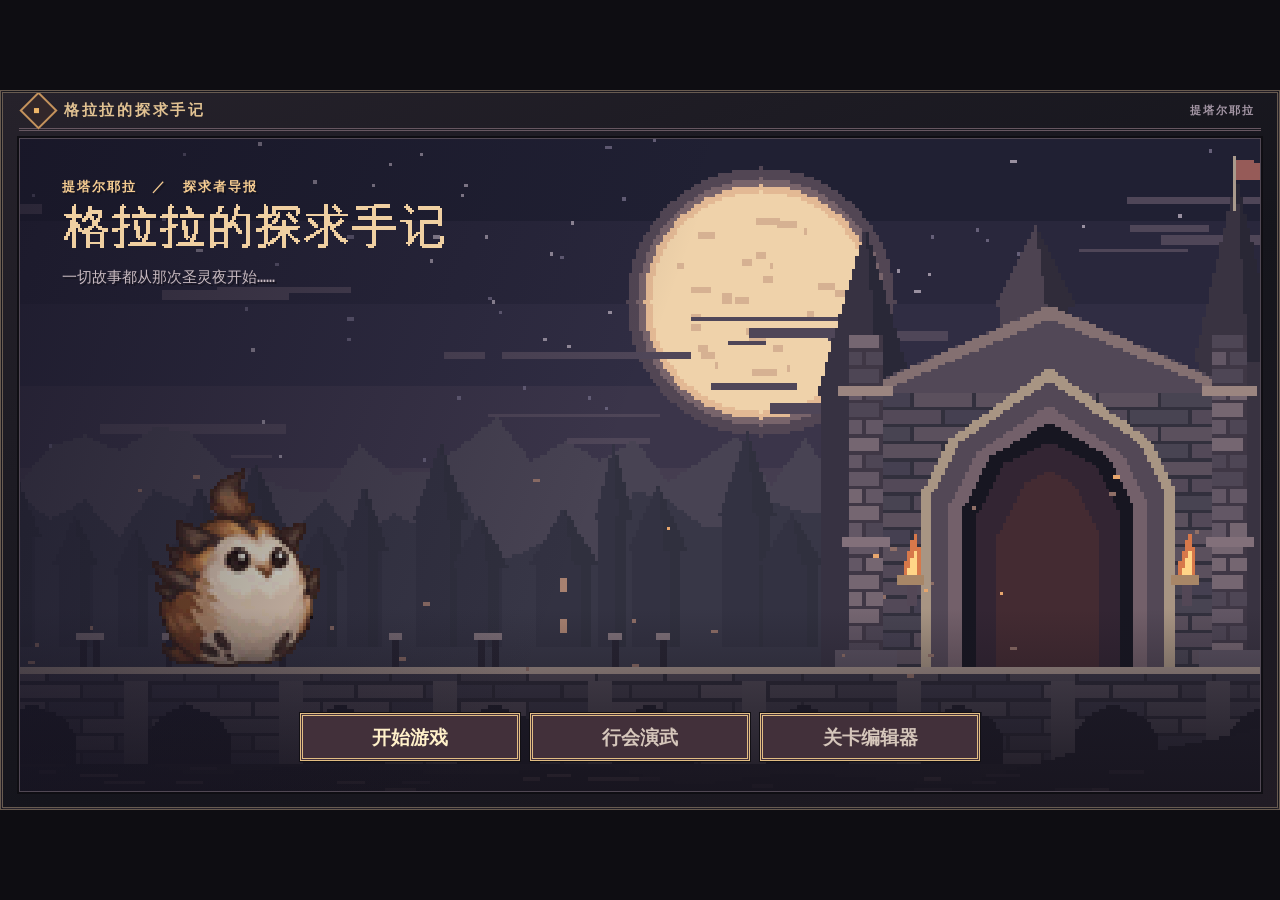
==== index.html @ 63feef03 "Publish current Glala browser demo" ====
<!doctype html>
<html lang="zh-CN"><head><meta charset="utf-8"><meta name="viewport" content="width=device-width, initial-scale=1">
<title>格拉拉的探求手记</title>
<link rel="stylesheet" href="frontend/styles/battle.css?v=field1"><link rel="stylesheet" href="frontend/styles/tools.css?v=field1"><link rel="stylesheet" href="frontend/styles/menus.css?v=field1"><link rel="stylesheet" href="frontend/styles/camp.css?v=field1"><link rel="stylesheet" href="frontend/styles/world.css?v=field1"><link rel="stylesheet" href="frontend/styles/arsenal.css?v=field1"><link rel="stylesheet" href="frontend/styles/game-frame.css?v=field1"><link rel="stylesheet" href="frontend/styles/atlas-map.css?v=field1"><link rel="stylesheet" href="frontend/styles/expedition-report.css?v=field1"><link rel="stylesheet" href="frontend/styles/shared-stash.css?v=field1"><link rel="stylesheet" href="frontend/styles/presentation.css"></head>
<body><main id="game-stage"><header><div class="brand"><b class="mark">◆</b><span>格拉拉的探求手记</span></div><span id="hud-rift-clock" class="rift-clock" role="timer" hidden></span><span class="en">提塔尔耶拉</span></header>
<section id="lobby" aria-label="远征大厅"></section>
<section id="battle" hidden>
<div class="title"><div><small>神代遗迹</small><h1 id="stage-name"></h1></div><div class="top-actions"><button id="pause">暂停</button><button id="reset"><kbd>R</kbd> 重试</button><button id="sound">音效：关</button><button id="leave">撤离结算</button></div></div>
<div class="battle-objective" id="adventure-status" hidden></div><div class="battle-objective" id="guardian-state" hidden></div>
<div id="trial-coach" hidden><strong id="trial-task"></strong><span id="trial-instructions"></span><label id="trial-foe-label">对练目标　<select id="trial-foe" aria-label="对练目标"></select></label><label id="trial-selector" hidden>试用主位　<select id="trial-titan" aria-label="试用主位虚数体"></select></label><div class="top-actions"><button data-trial-boot="trialBoot1"></button><button data-trial-boot="trialBoot2"></button></div></div>
<div id="machine-drop" class="battle-objective" role="status" hidden></div><section class="room"><div class="hud"><span id="hp" hidden></span><span id="perf"></span><div class="count">击杀 <b id="kills"></b></div></div><div class="arena"><canvas id="scene" width="576" height="196" tabindex="0" aria-label="横版遗迹探索：方向键移动，空格跳跃"></canvas><div id="pause-layer" hidden><strong>战斗已暂停</strong><button id="resume">继续战斗</button></div></div>
<div class="bar"><span class="live"></span><span id="report" aria-live="polite"></span></div><div class="loot-line"><span id="loot-ticker"></span><button id="finish" hidden>查看战利品</button></div></section>
<div class="controls"><span><kbd>A</kbd><kbd>D</kbd> / 方向键移动</span><span><kbd>空格</kbd> 跳跃<span id="wind-control" hidden>；再次按下可空中跳，按住命中可借力</span></span><span id="trial-shortcuts"><kbd>1</kbd><kbd>2</kbd> 试用风／地主位并重开</span></div>
<div class="touch"><button data-key="left">◀</button><button data-key="right">▶</button><button data-key="jump">跳跃</button></div></section>
<aside id="game-dock" aria-label="状态与功能菜单" hidden></aside>
<dialog id="game-panel" aria-label="功能菜单"><span id="panel-rift-clock" class="rift-clock" role="timer" hidden></span><button id="close-panel" aria-label="关闭菜单">×</button><div id="panel-body"></div></dialog></main>
<!-- local-service -->
<script src="frontend/ui/salvage-review.js?v=field1"></script>
<script src="frontend/ui/forge-review.js?v=field1"></script>
<script src="frontend/ui/campaign-defeat.js?v=field1"></script>
<script src="content/catalog.js?v=field1"></script><script src="shared/catalog.js?v=field1"></script><script src="shared/loot.js?v=field1"></script><script src="shared/forge.js?v=field1"></script><script src="shared/adventure.js?v=field1"></script>
<script src="shared/growth.js?v=field1"></script><script src="shared/expedition-review.js?v=field1"></script><script src="shared/world.js?v=field1"></script><script src="frontend/art/reliquary.js?v=field1"></script><script src="frontend/art/summons.js?v=field1"></script><script src="frontend/art/glala.js?v=field1"></script><script src="frontend/art/world.js?v=field1"></script><script src="frontend/art/menus.js?v=field1"></script><script src="frontend/art/battle.js?v=field1"></script>
<script src="frontend/state/catalog-store.js?v=field1"></script><script src="frontend/state/profile.js?v=field1"></script>
<script src="frontend/battle/feedback.js?v=field1"></script><script src="frontend/battle/loadout.js?v=field1"></script><script src="frontend/battle/ordnance.js"></script><script src="frontend/battle/element-frame.js"></script><script src="frontend/battle/atlas-weapons.js"></script><script src="frontend/battle/guardian.js"></script><script src="frontend/art/pixel-fx.js"></script><script src="frontend/art/elements/parts.js"></script><script src="frontend/art/element-guardians.js"></script><script src="frontend/art/atlas-weapons.js"></script><script src="frontend/art/atlas.js"></script><script src="frontend/art/krosos.js"></script><script src="shared/level-map.js"></script><script src="frontend/art/field-enemies/crowns.js"></script><script src="shared/field-combat.js"></script><script src="frontend/art/field-enemies.js"></script><script src="frontend/art/level-paint.js"></script><script src="frontend/art/gorge.js"></script><script src="frontend/art/guardian.js"></script><script src="frontend/art/combat-effects.js"></script><script src="frontend/battle/renderer.js?v=field1"></script><script src="frontend/battle/titan-combat.js?v=field1"></script><script src="frontend/battle/room.js?v=field1"></script>
<script src="frontend/ui/game-frame.js?v=field1"></script><script src="frontend/ui/panel-navigation.js?v=field1"></script><script src="frontend/ui/common.js?v=field1"></script><script src="frontend/ui/editor.js?v=field1"></script><script src="frontend/ui/shared-stash.js?v=field1"></script><script src="frontend/ui/inventory.js?v=field1"></script><script src="frontend/ui/expedition-report.js?v=field1"></script><script src="frontend/ui/rift-clock.js?v=field1"></script><script src="frontend/ui/journey.js?v=field1"></script><script src="frontend/ui/world.js?v=field1"></script><script src="frontend/app.js?v=field1"></script>
</body></html>
---- frontend/styles/battle.css ----
*{box-sizing:border-box}body{margin:0;background:#101617;color:#e2decb;font:15px/1.5 system-ui,"Microsoft YaHei",sans-serif}main{max-width:1220px;margin:auto;padding:0 5vw 34px}header{height:66px;border-bottom:1px solid #33403e;display:flex;align-items:center;justify-content:space-between}.brand{display:flex;align-items:center;gap:12px;font-weight:700;letter-spacing:.18em}.mark{display:grid;place-items:center;color:#efb668;width:27px;height:27px;border:2px solid #ba884c;transform:rotate(45deg);font-size:12px}.en,small{font: bold 11px/1.4 monospace;letter-spacing:.19em;color:#a7b5a6}.title{display:flex;align-items:center;justify-content:space-between;padding:28px 0 17px}h1,h2,h3,p{margin:0}.title small{color:#cca269}h1{font: bold 37px/1.45 Georgia,"Songti SC","SimSun",serif;letter-spacing:.09em}button{font:inherit;color:inherit;cursor:pointer}button:focus-visible,canvas:focus-visible{outline:2px solid #efbb71;outline-offset:2px}#reset,.touch button{border:1px solid #44524e;background:#1c2525;padding:7px 12px;font-size:13px}.room{border:1px solid #51615c;background:#172121}.hud,.bar{display:flex;align-items:center;padding:9px 16px;font-size:12px;letter-spacing:.06em}.hud{justify-content:space-between;border-bottom:1px solid #3c4a46;background:#1c2626}.life span{color:#f1a268;margin-left:10px}.count b{font-family:monospace;margin-left:7px;color:#efc991}.bar{border-top:1px solid #424d44;gap:10px;min-height:37px}.live{width:6px;height:6px;background:#e4ad68;box-shadow:0 0 8px #8c643d}#scene{display:block;width:100%;height:auto;image-rendering:pixelated;touch-action:manipulation}.controls,.touch{display:flex;gap:20px;align-items:center;margin-top:10px;font-size:12px;color:#afbab0}.controls span{display:flex;align-items:center;gap:4px}kbd{font:12px monospace;border:1px solid #4c5954;border-bottom-width:2px;background:#253030;color:#d1d4bc;padding:1px 5px}.touch{display:none}.gear{margin-top:24px}h2{font-size:18px;letter-spacing:.1em;margin-bottom:12px}.cards{display:grid;grid-template-columns:1fr 1fr;gap:12px}.card{text-align:left;display:flex;position:relative;align-items:center;gap:14px;background:#1b2424;border:1px solid #364441;padding:15px}.card[aria-pressed=true]{border-color:#b79050;background:#282b24}.card .icon{width:56px;height:56px;image-rendering:pixelated;background:#121c1b;border:1px solid #45504a}.card small{font-size:10px;letter-spacing:.09em}.card h3{font-size:18px}.card p{color:#b9beb3;font-size:13px;margin-top:3px}.equip{position:absolute;right:10px;top:10px;font-size:11px;color:#ebc58a}@media(pointer:coarse){.touch{display:flex;touch-action:none}.touch button{min-width:58px;touch-action:none}.touch button:last-child{margin-left:auto}}@media(max-width:700px){main{padding:0 12px 20px}header{height:49px}.title{padding:14px 0 10px}h1{font-size:29px}.cards{grid-template-columns:1fr}.controls{gap:8px;flex-wrap:wrap}.gear{margin-top:17px}.card{padding:10px}.hud,.bar{padding:6px 8px}.mark{width:20px;height:20px}}
/* Iron frames, recessed panels, and square brass fittings share the sprite palette. */
body{background-color:#15131a;background-image:repeating-linear-gradient(0deg,transparent 0 3px,#00000012 3px 4px);color:#e5d8c3;font-family:Consolas,"SimSun",monospace}
header{border-bottom:3px double #675761}.mark{background:#32272a;border-color:#c3925c}.en{color:#a496a5}.room,.card,#reset,.touch button{border:2px solid;border-color:#635967 #24212a #24212a #635967;box-shadow:0 0 0 2px #0c0b0f,inset 0 0 0 1px #38303b}.room{position:relative;background:#211d26}.room:before,.room:after{content:"";position:absolute;top:-2px;width:5px;height:5px;background:#d3b381}.room:before{left:-2px}.room:after{right:-2px}.hud,#reset,.touch button{background:#28222c}.hud,.bar{border-color:#524654}.bar{color:#d6b890}.life span{color:#ee846d}.count b{color:#dfbf84}.card{background:#231f27}.card[aria-pressed=true]{background:#30282b;border-color:#bf975f #775a3f #775a3f #bf975f}.card .icon{background:#19161c;box-shadow:inset 2px 2px #100e13;border-color:#655860}.card small,.controls{color:#ada0ad}.card p{color:#c6b9bf}kbd{background:#302933;border-color:#645663;color:#dacab4}.live{background:#edbd72}.gear{border-top:3px double #4b424c;padding-top:14px}.pixel-label{display:block;image-rendering:pixelated;max-width:100%;object-fit:contain;object-position:left}.cards button:hover,#reset:hover{border-color:#d4b386}.brand{color:#e1c292}
---- frontend/styles/tools.css ----
[hidden]{display:none!important}#lobby{padding:24px 0 32px}#lobby button,#battle button{background:#302831;color:#e6d7c3;border:2px solid;border-color:#6a5b68 #1a161e #1a161e #6a5b68;padding:8px 13px;font:inherit;cursor:pointer}button:disabled{opacity:.45;cursor:default!important}#lobby button.selected,#lobby button.primary{border-color:#bc9657;background:#45362b}#lobby .tabs,#lobby .actions,.top-actions{display:flex;gap:8px;align-items:center;flex-wrap:wrap;margin:12px 0}#lobby>.message{white-space:pre-line;color:#efbd87}#lobby input,#lobby select{width:100%;background:#17151c;color:#ece0d0;border:1px solid #6d606e;padding:8px}#lobby .editor-grid{display:grid;grid-template-columns:minmax(170px,1fr) 2fr;gap:15px;margin-top:14px}.record-list{overflow:auto;max-height:55vh;display:grid;align-content:start;gap:3px}.record-list button{text-align:left}.fields,.items{display:grid;grid-template-columns:repeat(auto-fit,minmax(175px,1fr));align-content:start;gap:12px}.fields label,.item{display:grid;gap:6px;background:#27212b;padding:10px;color:#cbbfb6}.fields input,.fields select{align-self:start}.item{border:1px solid #524554}.item p{font-size:13px}.hud #perf{color:#b8aca1}.loot-line{display:flex;align-items:center;justify-content:space-between;padding:5px 14px;min-height:30px}.loot-line button{font-size:12px!important;padding:2px 7px!important}.bar{min-height:36px}.touch{margin-bottom:12px}.title h1,#lobby h1{font-family:SimSun,Georgia,serif}.fields label{font-size:13px}@media(max-width:650px){.editor-grid{grid-template-columns:1fr!important}.record-list{max-height:145px}.hud{flex-wrap:wrap}.top-actions{gap:5px}#lobby button{padding:6px 9px}}

.pixel-heading{display:block;max-width:100%;height:auto;image-rendering:pixelated}
.gear-compare{border-block:1px solid #534654;padding:7px 0;font-size:12px;font-variant-numeric:tabular-nums}.gear-compare div{display:flex;justify-content:space-between;gap:5px}.gear-compare .changed{color:#efc584}.vault-role{display:flex;align-items:center;margin:12px 0}.vault-role select{max-width:170px}#trial-coach{border-left:3px solid #b99560;background:#29252a;padding:9px 13px;margin-bottom:9px;font-size:13px}#trial-coach .top-actions{margin:6px 0 0}.loot-line #loot-ticker{font-weight:bold}
.arena{position:relative}#pause-layer{position:absolute;inset:0;background:#17141ee6;display:grid;align-content:center;justify-items:center;gap:10px}#pause-layer strong{font-size:20px;color:#e7c68b}#trial-task{display:block;color:#ebc58c;margin-bottom:4px}.touch button{min-height:44px;min-width:64px}.touch button:active{background:#5a4634}
@media(max-width:700px){#battle .title{display:block}#battle .title .top-actions{margin:5px 0;gap:6px}#battle .title button{padding:6px 9px}.touch{display:flex}.controls{display:none}.loot-line{flex-wrap:wrap;gap:6px}#trial-coach .top-actions{margin-bottom:0}}
@media(pointer:coarse){.controls{display:none}}
.fitting{padding:8px 12px;margin:12px 0;background:#28232b;border:1px solid #685640;max-width:540px}.fitting .vault-role{margin:3px 0 7px}.fitting .gear-compare{border-bottom:0}
.references{display:flex;flex-wrap:wrap;gap:5px;margin-top:12px}.references small{width:100%}#lobby .actions select{width:auto;max-width:100%}
---- frontend/styles/menus.css ----
/* Front-of-house screens reuse the iron, parchment and copper of the battle HUD. */
#lobby {
  --vault-panel:#211e27;
  --vault-line:#514854;
  --vault-gold:#d1ab7a;
  margin:24px 0 34px;
  padding:clamp(14px,2.5vw,28px);
  border:1px solid var(--vault-line);
  box-shadow:inset 0 0 0 3px #19161e,0 0 0 2px #0f0e13;
  background:#1c1921;
  color:#e3d8cb;
}
#lobby[hidden] {display:none}
#lobby .screen-head {margin-bottom:18px;}
#lobby .screen-head small {
  color:#bd9874;
  font:600 11px/1.5 Consolas,monospace;
  letter-spacing:.16em;
}
#lobby h1 {
  font:700 clamp(28px,3.7vw,50px)/1.28 "SimSun","Songti SC",serif;
  color:#f2d6a6;
  letter-spacing:.09em;
  text-shadow:2px 2px #352933;
  margin:3px 0 7px;
}
#lobby .screen-head p,.choice p {color:#c7b9bf;line-height:1.65}
#lobby .title-art {
  display:block;
  width:100%;
  height:auto;
  image-rendering:pixelated;
  background:#292534;
  border:1px solid #77656a;
  box-shadow:0 0 0 2px #121016;
}
#lobby .actions,#lobby .top-actions {
  display:flex;
  align-items:center;
  flex-wrap:wrap;
  gap:10px;
}
#lobby .actions {margin-top:20px}
#lobby .actions button,#lobby .top-actions button {
  font:600 15px/1.3 Consolas,"SimSun",monospace;
  min-height:38px;
  padding:8px 18px;
  background:#2f2934;
  color:#d5c6bb;
  border:2px solid;
  border-color:#665966 #2a242d #2a242d #665966;
  box-shadow:0 0 0 1px #110f14;
}
#lobby .actions button.primary,#lobby .top-actions button.primary {
  background:#594333;
  color:#fff0c9;
  border-color:#d0aa75 #7b6047 #7b6047 #d0aa75;
}
#lobby .actions button:hover,#lobby .top-actions button:hover {
  background:#443944;
  color:#ffdfae;
}
#lobby .actions button.primary:hover,#lobby .top-actions button.primary:hover {background:#624b37}
#lobby button:focus-visible {
  outline:2px solid #f3c888;
  outline-offset:3px;
}
#lobby .choices {
  display:grid;
  grid-template-columns:repeat(auto-fit,minmax(min(100%,210px),1fr));
  gap:14px;
}
#lobby .choice {
  display:flex;
  flex-direction:column;
  align-items:stretch;
  padding:13px;
  text-align:left;
  color:#e4d5c6;
  background:var(--vault-panel);
  border:2px solid;
  border-color:#635764 #322b34 #322b34 #635764;
  box-shadow:inset 0 0 0 1px #2a232e,0 0 0 1px #100e13;
}
#lobby .choice:hover,#lobby .choice[aria-pressed=true],#lobby .choice.selected {
  border-color:#be9b6f #776048 #776048 #be9b6f;
  background:#322931;
}
#lobby .choice canvas {
  display:block;
  margin:0 0 12px;
  width:100%;
  height:auto;
  max-height:180px;
  object-fit:contain;
  background:#22212e;
  image-rendering:pixelated;
  border:1px solid #4d424f;
}
#lobby .choice h3 {color:#ebc897;font:700 20px/1.45 "SimSun",serif}
#lobby .choice p {margin-top:6px;font-size:14px}
@media(max-width:620px){
  #lobby {margin-top:14px;padding:12px}
  #lobby .choices {grid-template-columns:repeat(auto-fit,minmax(min(100%,145px),1fr));gap:10px}
  #lobby .choice {padding:9px}
  #lobby .choice canvas {max-height:108px}
  #lobby .actions button,#lobby .top-actions button {padding:7px 11px}
  #lobby .screen-head {margin-bottom:12px}
}
---- frontend/styles/camp.css ----
.camp-layout{display:grid;grid-template-columns:minmax(200px,1fr) 2fr;gap:14px}.camp-panel{padding:16px;background:#26212c;border:2px solid #65565e}.camp-panel h2{margin:2px 0 12px;color:#edc895}.camp-panel p{margin:8px 0;line-height:1.5}.camp-panel button{margin:4px 6px 4px 0}.camp-portrait{image-rendering:pixelated;width:144px;max-width:90%;border:1px solid #806b60}.camp-panel .path{border-top:1px solid #514550;padding-top:9px;margin-top:10px} @media(max-width:640px){.camp-layout{grid-template-columns:1fr}.camp-portrait{width:92px;float:right;margin-left:10px}.camp-panel{overflow:auto}}
.camp-banner{width:100%;height:auto;image-rendering:pixelated;border:2px solid #756369;display:block;margin:0 0 14px}.battle-objective{padding:6px 10px;background:#302833;border-left:3px solid #bf965f;color:#edc991;margin-bottom:6px}
---- frontend/styles/world.css ----
#lobby:has(.atlas-art),#lobby:has(.town-art){padding:clamp(12px,2vw,24px);background:#211d26}
#lobby button,#game-panel button,#game-dock button{color:#e5d6c0;background:#322c35;border:2px solid;border-color:#776b70 #332b34 #332b34 #776b70;box-shadow:0 0 0 1px #16111a;padding:6px 13px;font:600 14px/1.45 Consolas,SimSun,serif}
#lobby button:hover:not(:disabled),#game-panel button:hover:not(:disabled),#game-dock button:hover{background:#4a3b39;border-color:#be9e71}
#lobby button:disabled,#game-panel button:disabled{opacity:.62;cursor:default}
#lobby button.primary,#game-panel button.primary{background:#594434;color:#ffe9b7;border-color:#d1ae7c #674e40 #674e40 #d1ae7c}
.eyebrow{display:block;color:#d1ac78;font:600 11px/1.6 Consolas,SimSun,monospace;letter-spacing:.15em}
.atlas-head{display:flex;align-items:center;justify-content:space-between;gap:12px;margin-bottom:14px}.atlas-head h1{margin:0!important}
.atlas-art,.town-art{display:block;width:100%;background:#292634;border:2px solid #847264;box-shadow:0 0 0 2px #100e13}.atlas-art canvas,.town-art,.glala-portrait,.pixel-heading{display:block;width:100%;height:auto;image-rendering:pixelated}.atlas-nav,.town-nav{display:grid;grid-template-columns:repeat(5,1fr);gap:2px;margin:4px 0 18px}.town-nav{grid-template-columns:repeat(4,1fr)}
#lobby .atlas-nav button.current,#game-panel .atlas-nav button.current{color:#f6d499;border-bottom-color:#e2b673;background:#4a3b35}.atlas-nav .unexplored{color:#a79ba6!important}
.region-info{display:grid;grid-template-columns: minmax(180px,0.8fr) minmax(250px,2fr);gap:24px;border-top:3px double #635562;padding-top:15px}
.region-info h2{font:700 22px/1.5 SimSun,serif;color:#f0cf9f;margin:1px 0 5px}.region-info p,#panel-body p{color:#cbbfc4;line-height:1.7}
.route-list{display:grid;grid-template-columns:repeat(auto-fit,minmax(110px,1fr));gap:6px;align-items:start}
.route-node{text-align:left;display:grid;gap:3px}.route-node span{font-size:12px;color:#b9aeb6}.route-node.frontier{border-color:#cbab75!important;background:#4d3e35!important}
.world-return{margin-top:14px}.save-grid .empty-slot{display:grid;place-items:center;min-height:116px;font-size:42px;color:#8e807e}.name-step{margin-top:18px;display:flex;align-items:center;flex-wrap:wrap;gap:14px}.name-step[hidden]{display:none}.name-step input{background:#15131a;color:#f6dfa9;border:2px solid #766574;padding:7px;font:inherit}
#game-dock{position:sticky;bottom:0;z-index:4;margin:18px auto 0;max-width:760px;display:grid;grid-template-columns:86px minmax(100px,1fr) 86px;align-items:end;gap:8px;filter:drop-shadow(0 3px 3px #070609)}#game-dock[hidden]{display:none}
.dock-menu[hidden]{visibility:hidden}.dock-menu{display:flex;align-items:center;justify-content:center;gap:5px;background:#28222b;border:3px double #8c7765;padding:8px 5px}
.orb{position:relative;text-align:center;background:#211c25;border:3px double #9b876f;display:grid;justify-items:center;color:#e7d4b5;font:12px/1.35 Consolas,SimSun,monospace;padding:4px 0 2px}.orb i{--fill:100%;display:block;width:46px;height:42px;clip-path:polygon(26% 0,74% 0,74% 5%,85% 5%,85% 12%,93% 12%,93% 22%,100% 22%,100% 78%,93% 78%,93% 88%,82% 88%,82% 95%,72% 95%,72% 100%,28% 100%,28% 95%,16% 95%,16% 88%,7% 88%,7% 78%,0 78%,0 22%,7% 22%,7% 12%,16% 12%,16% 5%,26% 5%);background:linear-gradient(to top,var(--deep),var(--light) var(--fill),#24212c var(--fill));box-shadow:inset 4px 0 #ffffff12,inset -5px -3px #130d1b65;position:relative}
.orb i:before{content:"";position:absolute;width:8px;height:3px;left:10px;top:8px;background:#ffeada80}.life-orb{--light:#d9665c;--deep:#752335}.energy-orb{--light:#75c8a5;--deep:#256257}.orb b{font-size:12px}
.disc-grid{display:grid;grid-template-columns:repeat(5,minmax(0,1fr));gap:6px;margin:14px 0}.disc-grid button{display:grid;gap:4px;text-align:left;padding:7px!important;min-height:49px}.disc-grid .active{border-color:#c9a675!important;background:#4d3b35!important}.disc-setup{display:flex;gap:12px;flex-wrap:wrap}.disc-setup select,#panel-body select{background:#302a33;color:#f0ddc6;font:inherit}.echo-list{display:flex;flex-wrap:wrap;gap:5px;margin:8px 0}.echo-detail{border:1px solid #705e68;padding:12px;margin-top:14px}.echo-detail button{margin:3px}.echo-detail .gear-compare{max-width:450px}
@media(min-width:850px) and (max-height:820px){
 #lobby:has(.atlas-art),#lobby:has(.town-art){margin:8px 0;padding:12px}
 .atlas-head{margin-bottom:6px}.atlas-nav,.town-nav{margin-bottom:8px}.region-info{padding-top:7px;gap:12px}
 .world-return{margin-top:5px}#game-dock{margin-top:6px}
}
#game-panel{max-height:82vh;width:min(94vw,900px);background:#211d26;color:#e5d6c1;border:3px double #b79569;box-shadow:0 12px 55px #08070a;padding:22px}
#game-panel::backdrop{background:#100d17bd}#close-panel{position:sticky;top:0;float:right;z-index:1}
#panel-body>h2,#panel-body>h3{color:#e3c190;margin:12px 0 3px}
@media(max-width:680px){.region-info{grid-template-columns:1fr;gap:10px}.route-list{grid-template-columns:repeat(3,1fr)}#lobby button,#game-panel button,#game-dock button{padding:5px 7px;font-size:12px}.atlas-nav button,.town-nav button{padding:5px 1px!important}#game-dock{grid-template-columns:58px minmax(120px,1fr) 58px;gap:3px}.orb i{width:32px;height:29px}.dock-menu{gap:2px}.orb b{font-size:10px}}
---- frontend/styles/arsenal.css ----
#game-panel:has(.arsenal){height:660px;padding:0;overflow:hidden;background:#16171d;border:3px double #987f59}
#game-panel:has(.arsenal)>#panel-body{height:100%;padding:0}
#game-panel:has(.arsenal)>#close-panel{display:none}
.arsenal{--br:#574d43;--gold:#e6c68e;--ink:#16171c;background:#191a20;color:#e4dccb;font:14px/1.45 Consolas,"Microsoft YaHei",monospace;text-align:left;position:relative}
.arsenal *{box-sizing:border-box}.arsenal canvas,.summon-finds canvas,.items .item canvas{image-rendering:pixelated}
:is(#game-panel,#lobby) .arsenal button{font:inherit;padding:4px 8px;line-height:1.35;border:1px solid #665a4e;box-shadow:inset 0 0 0 1px #242124;color:#e6d5bc;background:#312e30}
:is(#game-panel,#lobby) .arsenal button.primary{color:#ffe5ad;background:#5a4431;border:2px double #ac8c5c}
.arsenal button:focus-visible,.arsenal select:focus-visible{outline:2px solid #f0d398;outline-offset:2px}
.ar-banner,.ar-headrow,.ar-nav{display:flex;align-items:center;gap:10px}.ar-banner{padding:10px 18px;background:linear-gradient(110deg,#373035,#211f24 68%);border-bottom:3px double #79654d}.ar-banner h2{font:700 25px/1.2 SimSun,serif;color:#f1cc94;margin:3px 0}.ar-banner>div:first-child{margin-right:auto}.ar-caption{display:block;color:#bca988;font:12px/1.4 Consolas,"Microsoft YaHei",sans-serif}.ar-layout{display:grid;grid-template-columns:minmax(163px,.78fr) minmax(370px,2.45fr) minmax(205px,1fr);gap:8px;padding:8px}
.ar-center{display:grid;gap:8px;align-content:start;min-width:0}.ar-rail,.ar-board,.ar-bag,.ar-inspector{padding:10px;background:#212126;border:1px solid var(--br);box-shadow:inset 0 0 0 2px #19191e;min-width:0}
.ar-sub{font:700 16px/1.4 SimSun,serif;color:var(--gold);margin:3px 0 7px}.ar-headrow{border-bottom:1px solid var(--br);margin-bottom:6px;min-height:25px}.ar-headrow .ar-caption{margin-left:auto}.ar-headrow select{max-width:110px}
.ar-rail{background:linear-gradient(#29272a,#202127 47%)}.ar-hero{display:block;width:min(100%,136px);height:90px;object-fit:contain;margin:2px auto 3px}
.ar-rail>h3:not(.ar-sub){font:700 20px SimSun,serif;margin:3px 0;color:#f5dfb9}.ar-role,.ar-lit{color:#95c6ba}.arsenal p,#panel-body .arsenal p{font:13px/1.55 "Microsoft YaHei",sans-serif;color:#c7bcac;margin:5px 0 9px}.ar-rail .ar-sub,.ar-inspector .ar-sub:not(:first-child){border-bottom:1px solid var(--br);padding-bottom:4px;margin-top:7px}
.ar-help{display:block;font:11px/1.4 "Microsoft YaHei",sans-serif;color:#b6ab9e;margin-top:3px}.ar-numbers{margin:0;font-size:13px}.ar-numbers>div{display:flex;justify-content:space-between;gap:3px;border-bottom:1px solid #35343a;padding:4px 0}.ar-numbers dt{color:#bcb2a5}.ar-numbers dd{margin:0;text-align:right;color:#f3e5c7}.ar-numbers .ar-change{color:#a4dbd0}.ar-boot{display:grid;gap:3px;color:#bba98d;font-size:12px;margin-top:8px}.arsenal select{color:#e8d8bc;background:#29282d;border:1px solid #665b4d;padding:3px}
.ar-stage{position:relative;isolation:isolate;display:grid;grid-template-columns:1fr 1fr minmax(94px,2.85fr) 1fr 1fr;grid-template-rows:repeat(6,31px);gap:3px;align-items:center;justify-items:center;padding:5px 7px;background:radial-gradient(ellipse at center,#39313b,#22242b 52%,#19191f);border:1px solid #434047;overflow:hidden}
.ar-stage:before,.ar-stage:after{content:"";position:absolute;z-index:-1;pointer-events:none;left:50%;top:50%;transform:translate(-50%,-50%) rotate(45deg);width:138px;height:138px;border:3px double #6c5c505a}.ar-stage:after{width:197px;height:197px;border:1px solid #77684858}
:is(#game-panel,#lobby) .arsenal .ar-tile{aspect-ratio:1;padding:0;display:grid;place-items:center;position:relative;border:2px solid var(--tier,#605945);background:linear-gradient(135deg,#26262c,#1b1b22 60%,#342e30);box-shadow:inset 0 0 0 1px #101117,0 1px 0 #111217}
:is(#game-panel,#lobby) .arsenal .ar-tile.ar-selected{outline:2px solid #e8c481;outline-offset:1px}
.ar-slot{width:min(100%,54px)}.ar-tile canvas{display:block;width:89%;max-height:100%;height:auto}.ar-tile small{position:absolute;top:1px;left:2px;font:9px/1.1 Consolas,monospace;color:#d5c5a6;background:#23222aaf;z-index:1}
.ar-ghost{border-style:dashed!important}.ar-ghost-tag{position:absolute;bottom:0;left:0;color:#f9dfa9;background:#544432;font:10px "Microsoft YaHei",sans-serif;padding:1px 3px}.ar-socket{color:#5e584f;font:26px Georgia,serif}.ar-seal{font:10px/1 "Microsoft YaHei",sans-serif;color:#d8e6bd;background:#23403b;position:absolute;right:0;bottom:0;padding:2px}
:is(#game-panel,#lobby) .arsenal .ar-core{grid-column:3;grid-row:1 / 7;align-self:stretch;display:flex;flex-direction:column;align-items:center;justify-content:center;width:100%;padding:0;border:0;background:transparent;box-shadow:none}
.ar-core canvas{width:100%;max-width:195px;height:auto}.ar-core b{font:700 16px/1.5 SimSun,serif;color:#f8e1b5}.ar-core>small:last-child{color:#bdb09b;font-size:11px}
.ar-roster{margin-top:6px;display:flex;align-items:stretch;gap:3px}.ar-roster>.ar-caption{align-self:center;font-size:11px;max-width:40px}.ar-roster button{flex:1;min-width:0;display:grid;grid-template-columns:36px auto;align-items:center;text-align:left;column-gap:4px}.ar-roster button canvas{grid-row:span 2;width:36px}.ar-roster span,.ar-roster small{font-size:11px;white-space:nowrap}.ar-roster small{color:#bbac97}
.ar-bag{padding-top:6px}.ar-items{display:grid;grid-template-columns:repeat(12,minmax(0,1fr));gap:3px}.ar-bag-empty{color:#524c48;display:grid;place-items:center;aspect-ratio:1;border:1px solid #423d3b;background:#1a1b20}.ar-nav{margin-top:8px}.ar-nav>button:last-child{margin-left:auto}
.ar-inspector{background:linear-gradient(150deg,#2c292b,#1f2025 60%)}.ar-inspector>canvas{max-width:100%;width:auto;height:95px;display:block;margin:3px auto 9px}
.ar-name{font:700 17px/1.55 SimSun,serif;color:#edd5a3}.ar-line,.ar-lit{font-size:13px;border-top:1px solid #3a383c;padding:4px 0}.ar-item-info .ar-caption{margin-top:3px}.ar-tools{display:flex;flex-wrap:wrap;gap:3px;margin:6px 0}.ar-status{padding:4px 14px 7px;text-align:right;color:#ac9c81;font-size:12px}
.ar-tip{position:fixed;z-index:20;pointer-events:none;width:min(254px,88vw);max-height:88dvh;overflow:hidden;border:3px double #ae9269;background:#1b1a20;padding:10px;box-shadow:3px 5px 14px #08090ec4;color:#dfd3bc}.ar-tip[hidden]{display:none}.ar-tip .ar-caption{margin-top:5px}.ar-tip .ar-numbers>div{padding:2px 0}
.summon-finds>div{display:flex;align-items:center;gap:10px;background:#343039;border:1px solid #ab8861;color:#f7d795;padding:6px}.summon-finds canvas{width:75px;height:auto}.items .item canvas{width:42px;height:42px}#machine-drop{border:2px double #c89f65;color:#ffe4ad;background:#403238}
.ar-roster{display:grid;grid-template-columns:repeat(3,minmax(0,1fr));gap:4px}
.ar-roster>.ar-caption{display:block;grid-column:1/-1;max-width:none}
.ar-roster button{grid-template-columns:minmax(23px,34px) minmax(0,1fr);padding-inline:3px!important}
.ar-roster button canvas{width:100%;height:auto}
.ar-roster button span{white-space:normal;overflow-wrap:anywhere;line-height:1.25}
.ar-roster .ar-locked canvas{filter:saturate(.35);opacity:.75}
.ar-roster .ar-picked{outline:2px solid #d7b87a;outline-offset:-2px}
.ar-muted{color:#a69e98}.ar-numbers dd{overflow-wrap:anywhere}
.ar-numbers .ar-prob{display:block;grid-column:1/-1}.ar-prob dd{text-align:left;font-size:12px}
.ar-machine-info .ar-caption{margin:2px 0 5px}.ar-machine-info>.ar-sub{font-size:14px}
.arsenal{height:100%;display:grid;grid-template-rows:54px minmax(0,1fr) 24px}
.ar-layout{grid-template-columns:228px minmax(0,1fr) 284px;min-height:0}
.ar-rail,.ar-inspector{overflow:auto;overscroll-behavior:contain;scrollbar-color:#75675a #25242b}
.ar-center{min-height:0;grid-template-rows:285px minmax(0,1fr);align-content:stretch;gap:6px}
.ar-board{display:grid;grid-template-rows:22px minmax(0,1fr) 44px;gap:4px;padding:7px 9px}
.ar-headrow{margin:0;min-height:0}.ar-headrow .ar-sub{margin:0}
.ar-stage{grid-template-rows:repeat(6,minmax(0,1fr));padding:3px 12px}
.ar-roster{grid-template-columns:repeat(6,minmax(0,1fr));gap:3px;margin:0;align-items:stretch}
.ar-roster>.ar-caption{display:none}
.ar-roster button{grid-template-columns:24px minmax(0,1fr);row-gap:0;line-height:1.1!important}
.ar-roster button span,.ar-roster button small{font-size:10px}
.ar-bag{min-height:0;display:grid;grid-template-rows:20px 24px minmax(0,1fr) 25px;gap:3px;padding:5px 9px}
.ar-filters{display:grid;grid-template-columns:repeat(5,minmax(0,1fr));gap:3px}
.ar-filters select{min-width:0;padding:1px 3px;font-size:12px}
.ar-items{display:grid;grid-template-columns:repeat(10,minmax(0,1fr));grid-template-rows:repeat(4,minmax(0,1fr));max-width:530px;width:100%;height:100%;min-height:0;justify-self:center;gap:2px}
.ar-items>.ar-tile,.ar-items>.ar-bag-empty{height:100%;width:auto;max-width:100%;justify-self:center;align-self:center;min-height:0}
.ar-nav{margin:0;gap:6px}.ar-nav button{padding-block:1px!important}
.ar-status{padding:3px 12px;font-size:12px;line-height:18px}
.ar-tip{position:absolute;width:245px;max-height:370px}
.ar-tile[draggable="true"]{cursor:grab}.ar-drag-source{opacity:.52}
.ar-drag-info{display:none}
.ar-dragging .ar-inspector>:not(.ar-drag-info){display:none}
.ar-dragging .ar-drag-info{display:block}
.ar-drag-info:empty::before{content:"放到目标盘位；拖回背包可卸下";color:#cfbd9c}
.ar-drop-target{outline:2px solid #96debd!important;outline-offset:-2px!important}
.ar-dragging .ar-tile canvas,.ar-dragging .ar-slot small{pointer-events:none}
@media(pointer:coarse){.ar-tile[draggable="true"]{touch-action:none;-webkit-touch-callout:none;user-select:none}}
.workshop-dialog{
  position:fixed;inset:50% auto auto 50%;margin:0;width:556px;max-width:none;max-height:640px;
  transform:translate(-50%,-50%) scale(var(--game-scale,1));transform-origin:center;
  padding:16px;background:#26212b;color:#e6d7c1;border:3px double #b49a75;
  box-shadow:0 10px 36px #09080bc9;font:14px/1.45 Consolas,SimSun,serif;
}
.workshop-dialog::backdrop{background:#100c16bb}
.salvage-title{padding:8px 13px;background:#342c34;border-left:3px solid #b89569}
.salvage-title small{color:#d3af7e}.salvage-title h2{margin:3px 0;color:#f0d5ad;font:700 24px/1.35 SimSun,serif}
.salvage-payout,.salvage-actions,.salvage-pages{display:flex;align-items:center;gap:10px}
.salvage-payout{justify-content:space-between;padding:12px 2px;color:#cbbbc8}
.salvage-payout b{font-size:17px;color:#d7b6e8}
.salvage-grid{display:grid;grid-template-columns:repeat(3,minmax(0,1fr));gap:5px}
.salvage-card{min-width:0;display:grid;grid-template-columns:38px minmax(0,1fr);align-items:center;gap:6px;padding:6px;background:#2d2730;border:1px solid #64535f;border-left:2px solid var(--rarity)}
.salvage-card canvas{width:38px;height:38px;image-rendering:pixelated}.salvage-card>div{min-width:0}
.salvage-card b,.salvage-card span{display:block;font-size:12px}.salvage-card b{color:var(--rarity);overflow-wrap:anywhere}
.salvage-grid:has(>:only-child){grid-template-columns:1fr}.salvage-grid:has(>:only-child) .salvage-card{grid-template-columns:54px 1fr}
.salvage-grid:has(>:only-child) canvas{height:48px;width:48px}.salvage-grid:has(>:only-child) b{font-size:15px}
.salvage-pages{justify-content:center;margin-top:6px}.salvage-pages[hidden]{display:none}
.salvage-actions{justify-content:flex-end;border-top:3px double #685963;padding-top:10px}
.salvage-review p{margin:9px 0;color:#cfbca8}.workshop-dialog button:focus-visible{outline:2px solid #e1be85;outline-offset:1px}
.forge-review{width:580px}
.forge-head{display:flex;align-items:center;gap:14px;padding:10px;background:#342c34;border-left:3px solid #b89569}
.forge-head canvas{width:54px;height:54px;image-rendering:pixelated}.forge-head small{color:#d3af7e}
.forge-head h2{margin:3px 0;color:#f0d5ad;font:700 21px/1.3 SimSun,serif}.forge-head span{color:#c9bbac;font-size:13px}
.forge-lines{display:grid;grid-template-columns:1fr 1fr;gap:8px;margin:12px 0}
.forge-lines section{display:grid;align-content:start;gap:3px;padding:9px;border:1px solid #655861;background:#2c2730}
.forge-lines section:last-child{border-left:3px solid #a8bb9e}.forge-lines small{color:#c2b3a7}
.forge-lines b{color:#eddbb7}.forge-lines span{color:#d8c9be;font-size:13px}
.forge-changes{border-top:1px solid #65585c;padding:8px 0;max-height:225px;overflow:auto}
.forge-changes h3{font-size:15px;margin:0 0 6px;color:#ddbfa2}.forge-changes .ar-numbers{font-size:14px;margin:0}
.forge-cost,.forge-actions{display:flex;align-items:center;gap:10px;border-top:3px double #695a60;padding:10px 0 0}
.forge-cost{justify-content:space-between}.forge-cost b{color:#d8b7e6}.forge-actions{justify-content:flex-end;border:0}
.ar-item-info .ar-power{border-left:2px solid var(--tier);padding:5px 8px;background:#302a2a;color:#f2cc99!important}
.echo-guide{margin:12px 0;padding:10px 14px;border:1px solid #705e62;background:#28232d}
.echo-guide summary{cursor:pointer;color:#eed3a1;padding:4px 0}.echo-guide details{margin-top:7px}
.echo-guide div{display:grid;grid-template-columns:95px 1fr;gap:10px;padding:3px 0;border-bottom:1px solid #453b44}.echo-guide div span{color:#d3c6bd}
#panel-body .forge-error{color:#e79e86;margin:4px 0}
.ar-items .ar-tile .ar-rarity{font-weight:bold;color:var(--tier);background:#17151cf2;padding:1px 2px}
.wallet-token{display:inline-block!important;vertical-align:-4px;width:20px!important;height:20px!important;object-fit:contain;image-rendering:pixelated;margin-right:3px}
.echo-guide>a{color:#f2d49b}
.ar-inspector>canvas[data-echo-format=detail]{width:128px;height:140px;object-fit:contain}
.stash-detail canvas[data-echo-format=detail],.forge-head canvas[data-echo-format=detail],.report-item-heading canvas[data-echo-format=detail]{height:auto;aspect-ratio:128/140;object-fit:contain}
---- frontend/styles/game-frame.css ----
/* Only the host frame scales. The game and its input targets stay in logical pixels. */
html, body { width: 100%; height: 100%; margin: 0; overflow: hidden; }
body { background: #0e0d12; }
#game-stage {
  position: absolute; left: var(--game-left, 0); top: var(--game-top, 0);
  width: 1280px; height: 720px; max-width: none; margin: 0; padding: 0 16px 8px;
  transform: scale(var(--game-scale, 1)); transform-origin: top left;
  display: grid; grid-template-rows: 38px minmax(0, 1fr) auto; gap: 7px;
  background: linear-gradient(155deg, #26222b, #15151c 56%, #211c25);
  border: 3px double #685b50; overflow: hidden;
}
#game-stage > header { grid-row: 1; height: 38px; padding: 0 6px; }
.rift-clock{
  display:inline-block;padding:2px 10px;border:1px solid #8d7459;background:#302831;color:#f2d4a2;
  font:700 14px/1.25 Consolas,SimSun,monospace;font-variant-numeric:tabular-nums;white-space:nowrap;
}
.rift-clock[hidden]{display:none}
.rift-clock[data-urgent="true"]{border-color:#d88666;color:#ffd2a4;background:#4c2d2d}
#game-panel:has(>.rift-clock:not([hidden])){padding-top:32px}
#game-panel>.rift-clock{position:absolute;top:4px;left:16px;z-index:2;pointer-events:none}
#game-stage > #lobby, #game-stage > #battle { grid-row: 2; min-height: 0; min-width: 0; margin: 0; }
#game-stage > #lobby { padding: 16px 20px; overflow: auto; overscroll-behavior: contain; scrollbar-color: #75634e #211c24; }
#game-stage #lobby:has(.title-art) { display: grid; grid-template-rows: auto minmax(0,1fr) auto; }
#game-stage #lobby .title-art { width: 100%; height: 100%; object-fit: contain; background: #16151c; }
#game-stage #lobby .screen-head { margin: 0 0 10px; }
#game-stage #lobby .actions { margin: 12px 0 2px; }
#game-stage .town-stage { position:relative; width:100%; overflow:hidden; border:3px double #81715e; background:#201e28; }
#game-stage #lobby .town-stage .town-art { width:100%; height:auto; max-height:none; border:0; box-shadow:none; cursor:pointer; }
#game-stage #lobby .town-marker {
  position:absolute; width:106px; height:68px; transform:translate(-50%, -100%);
  display:flex; align-items:flex-start; justify-content:center; padding:0; touch-action:manipulation;
  border:0; background:transparent; box-shadow:none;
}
#game-stage #lobby .town-marker span {
  background:#25212bf2; color:#f1d4a2; border:1px solid #9e815e; padding:2px 9px;
  font:600 13px/1.3 SimSun,serif; text-shadow:1px 1px #120f16;
}
#game-stage #lobby .town-marker:is(:hover,:focus-visible) span { background:#574638; color:#ffebbc; border-color:#e6bd7b; }
#game-stage .town-status { display:flex; align-items:center; justify-content:space-between; gap:16px; margin-top:9px; min-height:38px; color:#edddc5; }
#game-stage .town-hint { margin:3px 0 0; font-size:13px; color:#bbaa96; }
#game-stage > #battle { display: flex; flex-direction: column; gap: 4px; }
#game-stage #battle .title { flex: 0 0 auto; padding: 3px 0; }
#game-stage #battle .title h1 { font-size: 27px; line-height: 1.2; }
#game-stage #battle .top-actions { margin: 0; }
#game-stage #battle .battle-objective, #game-stage #trial-coach { margin: 0; }
#game-stage #battle .room { display: flex; flex-direction: column; flex: 1 1 0; min-height: 0; overflow: hidden; }
#game-stage #battle .arena { position: relative; min-height: 0; flex: 1 1 0; background: #17171d; }
#game-stage #scene { width: 100%; height: 100%; object-fit: contain; }
#game-stage .atlas-room #trial-coach { display:flex; align-items:center; gap:14px; padding:3px 10px; }
#game-stage .atlas-room #trial-task { display:none; }
#game-stage .atlas-room #trial-instructions { margin-right:auto; }
#game-stage .atlas-room #trial-coach .top-actions { display:none; }
#game-stage .atlas-room .room { position:relative; }
#game-stage .atlas-room .hud { position:absolute; top:3px; right:3px; z-index:1; width:auto; background:#172027d9; pointer-events:none; }
#game-stage .atlas-room .loot-line:has(#loot-ticker:empty):has(#finish[hidden]) { display:none; }
#game-stage .atlas-room .bar { min-height:24px; padding:2px 10px; }
#game-stage .atlas-room #scene { image-rendering:pixelated; }
#game-stage #battle .controls, #game-stage #battle .touch { margin: 2px 0; }
#game-stage > #game-dock {
  grid-row: 3; position: static; justify-self: stretch; align-items: stretch;
  width: 100%; max-width: none; margin: 0; padding: 3px 10px;
  grid-template-columns: 94px 1fr 94px; background: #211c24;
  border: 3px double #726351;
}
#game-stage .dock-center { display: grid; grid-template-rows: 1fr auto; }
.character-progress { display: flex; justify-content: center; align-items: center; gap: 8px; color: #dac49b; }
.character-progress small { font: 12px/1.15 Consolas, SimSun, monospace; letter-spacing: 0; }
.character-progress progress { appearance: none; width: 145px; height: 5px; border: 0; background: #38313a; accent-color: #c3a16b; }
.character-progress progress::-webkit-progress-bar { background: #38313a; }
.character-progress progress::-webkit-progress-value { background: #c3a16b; }
#game-stage #game-dock .dock-menu { border: 0; background: transparent; padding: 4px; gap: 12px; }
#game-stage #game-dock button { min-width: 98px; min-height: 34px; }
#game-stage #game-dock kbd { margin-right: 6px; color: #e1bf82; }
#game-stage #game-dock .orb { grid-template-columns: 36px 1fr; grid-template-rows: auto auto; align-content: center; align-items:center; padding: 1px; gap: 0 4px; border: 0; background: transparent; }
#game-stage .orb i { grid-row: span 2; width: 36px; height: 34px; }
#game-stage .orb b { white-space: nowrap; font-size: 11px; }
#game-panel, #game-panel:has(.arsenal) {
  position: fixed; inset: 50% auto auto 50%; margin: 0;
  width: 1200px; max-width: none; max-height: 660px;
  transform: translate(-50%, -50%) scale(var(--game-scale, 1)); transform-origin: center;
}
#game-panel::backdrop { background: #0b0a10c9; }
#game-stage [hidden] { display: none !important; }
---- frontend/styles/atlas-map.css ----
/* The artwork and the controls use the same 576 × 234 map coordinates. */
.expedition-atlas{--map-paper:#e5cfac;container-type:inline-size;color:var(--map-paper)}
.expedition-atlas .atlas-head{margin:0 0 12px;min-height:55px}
.world-picker{margin-left:auto;margin-right:12px;display:grid;gap:3px;padding:6px 11px;background:#2c2630;border-left:3px solid #947d60}
.world-picker label{display:flex;align-items:center;gap:9px;color:#e0cba7;font-weight:bold}
.world-picker select{min-width:146px;max-width:280px;background:#211d25;color:#efd7b2;border:1px solid #8b765b;font:inherit;padding:3px}
.world-picker>span{color:#c3b8aa;font:12px/1.4 Consolas,SimSun,serif}
.atlas-spread{display:grid;grid-template-columns:minmax(0,3.15fr) minmax(210px,1fr);gap:14px;align-items:stretch;min-width:0}
.atlas-plate{isolation:isolate;position:relative;align-self:center;min-width:0;overflow:hidden;padding:0}
.atlas-plate canvas{display:block;width:100%;height:auto;image-rendering:pixelated}
.atlas-hit-layer{position:absolute;inset:0;margin:0;padding:0;pointer-events:none}
:is(#lobby,#game-panel) button.atlas-hotspot{
  position:absolute;display:block;pointer-events:auto;touch-action:manipulation;cursor:pointer;
  padding:0;border:0;box-shadow:none;border-radius:0;color:#e4d8c2;background:transparent;
  font:600 14px/1.2 Consolas,SimSun,monospace;text-align:center;
}
:is(#lobby,#game-panel) button.atlas-hotspot:hover{background:transparent;border:0}
:is(#lobby,#game-panel) button.atlas-hotspot:focus-visible{outline:2px dashed #f9d799;outline-offset:-3px}
.atlas-landmark{width:18.8%;height:38%;transform:translate(-50%,-72%)}
.atlas-plaque,.atlas-stage-caption{
  position:absolute;left:50%;transform:translateX(-50%);box-sizing:border-box;white-space:nowrap;
  text-shadow:1px 1px #19151b;
}
.atlas-plaque{
  bottom:0;padding:3px 8px;background:#24212c;border:1px solid #80716f;
  box-shadow:0 2px #201a22;font-size:12px;color:#d0c2ad;
}
.atlas-landmark[data-locked=true] .atlas-plaque{color:#ac9fa9;border-color:#665862}
.atlas-landmark[data-current=true] .atlas-plaque,.atlas-landmark:is(:hover,:focus-visible) .atlas-plaque{
  background:#43352f;border-color:#c7a16e;color:#ffdda2;
}
.atlas-stage{width:32.3%;height:23%;transform:translate(-50%,-25%)}
.atlas-stage-caption{
  top:47%;display:grid;gap:2px;justify-items:center;color:#d3c7c1;font-size:12px;
}
.atlas-stage-caption b{
  padding:2px 5px;background:#25212b;border:1px solid #685963;
  font-weight:700;color:#ecdfc9;line-height:1.18;
}
.atlas-stage-caption>span{color:#baafb8;font-size:11px;line-height:1.1}
.atlas-stage[data-status=frontier] .atlas-stage-caption>span{color:#f3ce88}
.atlas-stage[data-status=cleared] .atlas-stage-caption>span{color:#a7c5ac}
.atlas-stage[data-status=locked] .atlas-stage-caption b{color:#b9aeb5}
.atlas-stage[data-inspect=true] .atlas-stage-caption b,.atlas-stage:is(:hover,:focus-visible) .atlas-stage-caption b{
  border-color:#d9b581;color:#ffe4ad;background:#3e342e;
}
.atlas-folio{
  display:grid;align-content:center;gap:13px;min-width:0;padding:16px;
  background:#28232c;border:2px solid;border-color:#76616c #39303a #39303a #76616c;
  box-shadow:inset 0 0 0 2px #211b25;
}
.atlas-folio h2{margin:4px 0 7px;color:#efd3a2;font:700 22px/1.3 SimSun,serif}
.atlas-folio h3{margin:4px 0;color:#ebd4ab;font:700 18px/1.3 SimSun,serif}
.atlas-folio p{margin:0;color:#c8bcc1;font-size:14px;line-height:1.65}
.atlas-progress{display:block;margin-top:7px;color:#b6c6ac;font:600 12px/1.45 Consolas,SimSun,monospace}
.atlas-room-detail{border-top:3px double #695766;padding-top:10px}
.atlas-room-detail[data-status=locked] .eyebrow{color:#b5a6b4}
.atlas-room-detail[data-status=cleared] .eyebrow{color:#a9bfaa}
.atlas-folio .atlas-hint{color:#dfc69e;margin-top:6px;font-size:13px;line-height:1.4}
#game-panel:has(.expedition-atlas){width:min(94%,1080px)}
#game-panel .atlas-spread{grid-template-columns:minmax(0,2.9fr) minmax(190px,1fr);gap:10px}
#game-panel .atlas-head{padding-right:45px}
.atlas-stage[aria-current=location] .atlas-stage-caption>span{color:#f6d591}
.field-map-actions{display:flex;align-items:center;gap:10px;margin-top:12px;padding-top:9px;border-top:3px double #705e64}
.field-map-actions>span{margin-right:auto;color:#e7c999;font:600 14px/1.4 SimSun,serif}
#game-panel:has(.retreat-review){width:550px;padding:14px;overflow:auto}
#game-panel:has(.retreat-review)>#close-panel{position:absolute;inset:20px 20px auto auto}
.retreat-review{display:grid;gap:10px;color:#ded2c4}
.retreat-review header{height:auto;min-height:96px;display:flex;align-items:center;justify-content:flex-start;gap:16px;background:#302a34;border:1px solid #796858;padding:10px 45px 10px 10px}
.retreat-review header>canvas{width:112px;height:76px;image-rendering:pixelated}
.retreat-review header b{color:#e5c79e}.retreat-review h1{margin:4px 0!important;line-height:1}
.retreat-review h1 canvas{width:auto!important;height:34px;image-rendering:pixelated}
.retreat-review section{padding:10px 12px;border:1px solid #554953;box-shadow:inset 3px 0 var(--accent);background:#27232c}
.retreat-earned{--accent:#84ada0;display:grid;gap:5px}.retreat-earned small{color:#a7cbb5}
.retreat-pending{--accent:#bd8866;display:flex;align-items:center;gap:12px}
.retreat-pending>div{display:grid;gap:5px}.retreat-pending canvas{width:48px;height:48px;image-rendering:pixelated}
.retreat-review section b{font-size:17px}.retreat-review section span{font-size:13px;color:#c5b8ba}
#panel-body .retreat-review p{margin:0;font-size:14px;color:#dfcfb9}
.retreat-review footer{display:flex;justify-content:flex-end;gap:10px;padding-top:8px;border-top:3px double #705e64}
@container (max-width:700px){
  .atlas-spread,#game-panel .atlas-spread{grid-template-columns:1fr}
  .atlas-folio{grid-template-columns:1fr 1fr;gap:12px;padding:10px 12px}
  .atlas-room-detail{border-top:0;border-left:3px double #695766;padding:0 0 0 10px}
  .atlas-folio h2{font-size:18px}.atlas-folio h3{font-size:16px}
  .atlas-folio p{font-size:12px}.atlas-stage-caption b,.atlas-plaque{font-size:11px}
  .atlas-stage-caption>span{font-size:10px}
}
---- frontend/styles/expedition-report.css ----
#game-stage #lobby:has(.expedition-report){padding:12px 15px;overflow:hidden}
#game-panel:has(.expedition-report){padding:14px;height:610px;overflow:hidden}
#game-panel:has(.expedition-report)>#panel-body{height:100%}
#game-panel:has(.expedition-report)>#close-panel{position:absolute;inset:18px 18px auto auto}
#panel-body .expedition-report .report-detail p{margin:5px 0;font-size:13px;line-height:1.55}
.expedition-report{
  --report-paper:#efd9ac;--report-text:#d7c9c0;--report-muted:#b3a5ac;--report-rule:#665560;
  display:grid;grid-template-rows:auto auto minmax(0,1fr) auto;gap:10px;
  width:100%;height:100%;min-height:0;color:var(--report-text);font-family:Consolas,SimSun,monospace;
}
.expedition-report small{font:600 12px/1.4 Consolas,SimSun,monospace;letter-spacing:.06em;color:var(--report-muted)}
.expedition-report .report-banner{
  display:grid;grid-template-columns:minmax(205px,.9fr) minmax(265px,1.6fr) minmax(240px,1fr);
  align-items:center;height:96px;min-height:0;padding:0 0 0 17px;gap:16px;overflow:hidden;
  border:2px solid;border-color:#907b68 #473743 #473743 #907b68;
  background:linear-gradient(104deg,#3a2e35,#312b36 64%,#262631);box-shadow:inset 0 0 0 2px #251d26;
}
.report-heading{position:relative;z-index:1}.report-heading>small{color:#d6ab77}
:is(#lobby,#game-panel) .expedition-report .report-heading h1{font-size:29px;line-height:1;margin:4px 0;letter-spacing:0}
.report-heading h1 canvas{height:31px;width:auto!important;object-fit:contain;object-position:left}
.report-heading>b{color:var(--report-paper);font:700 16px/1.35 SimSun,serif}
.report-ending{margin:0;color:#d0bfb7;font-size:14px;line-height:1.65}
.report-story{display:grid;gap:4px}.report-route{color:#f1d298;font:700 14px/1.35 Consolas,SimSun,monospace}
.report-banner>canvas{width:100%;height:100%;object-fit:cover;image-rendering:pixelated}
.report-metrics{display:grid;grid-template-columns:1fr 1.05fr 1.35fr 1.1fr .8fr;gap:5px}
.report-metric{
  display:grid;grid-template-columns:auto 1fr;align-items:center;justify-content:start;column-gap:10px;
  padding:7px 11px;background:#29242c;border:1px solid #60515d;min-height:55px;
}
.report-metric>span{color:#c8b5a4;font-size:13px}.report-metric b{color:var(--report-paper);font-size:20px;line-height:1}
.report-metric small{grid-column:1/-1;font-size:11px;line-height:1.3}
.report-layout{
  display:grid;grid-template-columns:minmax(185px,.8fr) minmax(350px,1.8fr) minmax(265px,1.05fr);gap:9px;min-height:0;
}
.report-layout>section{display:flex;flex-direction:column;min-width:0;min-height:0;padding:11px;background:#26232b;border:1px solid #675863;box-shadow:inset 0 0 0 2px #211d26}
.report-section-title{display:flex;align-items:center;justify-content:space-between;gap:6px;margin-bottom:7px}
.report-layout h2{font:700 18px/1.4 SimSun,serif;letter-spacing:.05em;color:var(--report-paper);margin:0}
.report-section-title small{font-size:11px}
.report-room-list{display:flex;flex-direction:column;gap:6px;overflow:auto;min-height:0}
:is(#lobby,#game-panel) .expedition-report .report-room{
  display:grid;gap:5px;text-align:left;background:#302a33;min-height:48px;color:#e6d7c8;
  padding:6px 8px;border:1px solid #675865;box-shadow:inset 2px 0 #554654;
}
:is(#lobby,#game-panel) .expedition-report .report-room[aria-pressed=true]{box-shadow:inset 3px 0 #deb37b;background:#483832;border-color:#a38566}
.report-room b{font-size:14px;line-height:1.25}.report-room span{font-size:11px;color:#b9aeb3;line-height:1.3}
.report-tiles{display:grid;grid-template-columns:repeat(4,minmax(0,1fr));grid-auto-rows:minmax(75px,1fr);gap:6px;min-height:0;overflow:auto;flex:1}
:is(#lobby,#game-panel) .expedition-report .report-tile{
  display:grid;grid-template-columns:minmax(0,1fr);grid-template-rows:minmax(34px,1fr) auto auto;
  justify-items:center;align-content:center;gap:2px;min-width:0;height:100%;max-height:150px;padding:5px;
  border:1px solid #635764;background:#302a34;box-shadow:inset 0 -2px var(--drop-color);
}
:is(#lobby,#game-panel) .expedition-report .report-tile:hover,:is(#lobby,#game-panel) .expedition-report .report-tile[aria-pressed=true]{
  border-color:var(--drop-color);background:#40353a;box-shadow:inset 0 -2px var(--drop-color),inset 0 0 0 1px #4f4047;
}
.report-tile canvas{align-self:center;max-width:100%;max-height:100%;width:72px;height:68px;object-fit:contain;image-rendering:pixelated}
.report-tile b{max-width:100%;overflow:hidden;text-overflow:ellipsis;white-space:nowrap;color:#eadfce;font-size:12px;line-height:1.3}
.report-tile span{color:var(--drop-color);font-size:10px;line-height:1.2;letter-spacing:.08em}
.report-tiles:has(.report-tile:first-child:nth-last-child(-n+2)){grid-template-columns:repeat(auto-fit,minmax(145px,1fr));grid-auto-rows:auto;align-content:center;flex:1}
:is(#lobby,#game-panel) .expedition-report .report-tiles:has(.report-tile:first-child:nth-last-child(-n+2)) .report-tile{height:150px;gap:3px;padding:9px}
.report-tiles:has(.report-tile:first-child:nth-last-child(-n+2)) .report-tile canvas{width:105px;height:86px}
.report-pager{display:flex;align-items:center;justify-content:space-between;gap:7px;margin-top:auto;padding-top:6px;color:#b6a8ac}
.report-pager:empty{display:none}
:is(#lobby,#game-panel) .expedition-report .report-pager button{font-size:12px;min-height:26px;padding:2px 9px}
.report-detail{overflow:auto;scrollbar-color:#786456 #29232c}
.report-item-heading{display:grid;grid-template-columns:65px minmax(0,1fr);align-items:center;gap:10px;margin:11px 0 6px}
.report-item-heading canvas{width:65px;height:58px;object-fit:contain;image-rendering:pixelated}
.report-detail[data-kind=summon] .report-item-heading{grid-template-columns:minmax(82px,1.35fr) minmax(67px,1fr)}
.report-detail[data-kind=summon] .report-item-heading canvas{width:100%;height:auto;max-height:116px}
.report-item-heading h3,.report-empty h3{font:700 17px/1.3 SimSun,serif;color:var(--report-paper);margin:2px 0 4px}
.report-location{display:inline-block;color:#b7cbae;font-size:12px}
.report-detail p,.report-empty{font-size:13px;line-height:1.55;color:#c0b4b9;margin:5px 0}
.report-detail .report-source{font-size:12px;color:#d9c5a9}
.report-stats{padding:0;margin:5px 0;list-style:none}
.report-stats li{display:grid;gap:2px;padding:5px 0;border-top:1px solid #534651}
.report-stats li span{font-size:11px;color:#b9a9b4}.report-stats li b{color:#e7d7be;font-weight:600;font-size:13px}
:is(#lobby,#game-panel) .expedition-report .report-inspect{margin-top:auto;min-height:30px;font-size:12px}
.report-layout:has(.report-detail[hidden]){grid-template-columns:minmax(185px,.8fr) minmax(0,2.85fr)}
.report-gallery:has(.report-empty) .report-tiles{display:flex;align-items:center;flex:1}
.report-tiles>.report-empty{display:flex;align-items:center;gap:20px;width:100%;padding:18px;background:#2c2830}
.report-empty canvas{width:145px;height:auto;image-rendering:pixelated}
.report-nav{display:flex;align-items:center;gap:8px;justify-content:flex-end;padding-top:5px;border-top:3px double var(--report-rule)}
:is(#lobby,#game-panel) .expedition-report .report-nav button{min-height:33px;min-width:100px;padding:4px 10px}
.expedition-report button:focus-visible{outline:2px solid #f0c98b;outline-offset:1px}

#game-stage #lobby:has(.campaign-defeat){padding:16px;overflow:hidden}
.campaign-defeat{height:100%;display:grid;grid-template-rows:auto minmax(0,1fr) auto;gap:12px;color:#dfd2c3;font-family:Consolas,SimSun,serif}
.defeat-title{padding:12px 18px;background:linear-gradient(100deg,#493134,#2d2630 78%);border:1px solid #896860;border-left:4px solid #b87f70}
.defeat-title small{color:#d4ae89}.defeat-title h1{margin:3px 0!important;line-height:1}
.defeat-title h1:focus{outline:none}
.defeat-title h1 canvas{height:36px;width:auto!important}.defeat-title>b{color:#e5caa8;font-size:16px}
.defeat-layout{display:grid;grid-template-columns:minmax(0,1.85fr) minmax(310px,1fr);gap:12px;min-height:0}
.defeat-scene{margin:0;display:flex;flex-direction:column;justify-content:center;overflow:hidden;background:#201e27;border:2px solid #64525a}
.defeat-scene>canvas{display:block;width:100%;height:auto;max-height:calc(100% - 52px);object-fit:contain;image-rendering:pixelated}
.defeat-scene figcaption{display:flex;align-items:center;gap:10px;padding:12px;color:#dcc6af;border-top:1px solid #66535c}
.defeat-scene figcaption small{color:#cda795}.defeat-scene figcaption span{margin-left:auto;font-size:13px}
.defeat-loot{min-height:0;display:flex;flex-direction:column;gap:10px}
.defeat-loot section{display:grid;align-content:start;gap:8px;padding:13px 15px;background:#2a242d;border:1px solid #67565f}
.defeat-loot h2{margin:0;font:700 17px/1.4 SimSun,serif}.defeat-loot .defeat-income{border-left:3px solid #8fae96}
.defeat-income h2{color:#becfaf}.defeat-income span,.defeat-controls span{font-size:13px;color:#c4b6b8}
.defeat-loot .defeat-lost{flex:1;min-height:0;overflow:auto;border-left:3px solid #b78a70}
.defeat-lost h2{color:#d5b098}.defeat-drop{display:flex;align-items:center;gap:10px;border-top:1px solid #574b54;padding-top:5px}
.defeat-drop canvas{width:52px;height:43px;object-fit:contain;image-rendering:pixelated}.defeat-drop small{display:block;color:#bdaaa9}
.defeat-controls{display:flex;align-items:center;gap:10px;padding-top:9px;border-top:3px double #705f62}
.defeat-controls>div{margin-right:auto;display:grid;gap:3px}

/* Rift checkpoints keep the loot list scrollable while the onward route stays under the player's hand. */
#game-stage #lobby:has(.rift-report){overflow:hidden;padding:13px 17px}
.rift-report{height:100%;display:grid;grid-template-rows:auto auto minmax(0,1fr) auto;gap:10px;color:#e4d6c4}
.rift-report>header{display:grid;height:auto;min-height:100px;grid-template-columns:130px 1fr minmax(270px,.72fr);align-items:center;gap:20px;padding:6px 20px 6px 8px;border:3px double #8a7462;background:linear-gradient(95deg,#332832,#3d323c 65%,#292832)}
.rift-report>header canvas{max-width:100%;image-rendering:pixelated}
.rift-report h1 canvas{height:35px;width:auto!important}
.rift-report>header b,.rift-gallery h2{font:700 19px/1.3 SimSun,serif;color:#efd8b3}
.rift-report small,.rift-note span,.rift-metrics span{font:13px/1.45 Consolas,SimSun,monospace;color:#c2b0a8}
.rift-note{display:grid;gap:5px;border-left:1px solid #796758;padding:0 18px}
.rift-metrics{display:grid;grid-template-columns:repeat(4,1fr);gap:8px}
.rift-metrics>div{display:grid;grid-template-columns:1fr auto;align-items:center;gap:4px;padding:10px 13px;background:#2e2931;border:1px solid #695962}
.rift-metrics strong{font:700 22px/1.1 Consolas,SimSun,monospace;color:#f5deb5}
.rift-metrics span{grid-column:1/-1;font-size:12px}
.rift-gallery{overflow:auto;min-height:0;padding:13px 15px;background:#26232c;border:1px solid #685961;scrollbar-color:#786456 #29232c}
.rift-gallery-head,.rift-gallery-head nav{display:flex;align-items:center;justify-content:space-between;gap:10px}
.rift-gallery h2{margin:0 0 10px}
.rift-drops{display:grid;grid-template-columns:repeat(5,minmax(0,1fr));gap:8px}
#lobby .rift-drop{display:grid;grid-template-columns:52px minmax(0,1fr);grid-template-rows:auto auto;align-items:center;column-gap:9px;text-align:left;min-height:69px;padding:7px;background:#302a32;border:1px solid #73626b;box-shadow:inset 0 -2px var(--drop-color)}
.rift-drop canvas{grid-row:span 2;width:52px;height:52px;image-rendering:pixelated}.rift-drop b{color:#f0decb;font-size:15px}.rift-drop small{font-size:11px;color:var(--drop-color)}
.rift-affixes{grid-column:1/-1;align-self:start;display:-webkit-box;-webkit-box-orient:vertical;-webkit-line-clamp:2;overflow:hidden;min-height:34px;margin-top:5px;padding-top:3px;border-top:1px solid #554953;color:#c5b9b4;font:12px/1.4 Consolas,SimSun,monospace}
#lobby .rift-drop:hover,#lobby .rift-drop:focus-visible{border-color:var(--drop-color);background:#483c41}
.rift-drop[aria-disabled=true]{opacity:.65}
#game-stage #lobby .rift-report .actions{justify-content:flex-end;margin:0;padding-top:8px;border-top:3px double #695861}
---- frontend/styles/shared-stash.css ----
#game-panel:has(.shared-stash){height:616px;padding:12px;overflow:hidden}
#game-panel:has(.shared-stash)>#panel-body{height:100%}
#game-panel:has(.shared-stash)>#close-panel{display:none}
.shared-stash{height:100%;min-height:0;display:grid;grid-template-rows:auto minmax(0,1fr) 94px 22px;gap:8px;color:#e9d9c1;font:15px/1.35 Consolas,SimSun,monospace}
.stash-header,.stash-pane,.stash-detail{border:1px solid #796855;background:#26232a;box-shadow:inset 0 0 0 2px #1d1920}
.stash-header{display:flex;align-items:center;gap:14px;padding:7px 12px;border:3px double #92785c;background:linear-gradient(100deg,#3f3233,#29262e)}
.stash-header>div:first-child{margin-right:auto;display:flex;align-items:baseline;gap:16px}
.stash-header h1{margin:0;line-height:1}.stash-header h1 canvas{width:auto!important;height:31px}
.stash-header span,.stash-pane-head span,.stash-pager,.stash-detail small{color:#cdbba9;font-size:13px}
.stash-header>b{color:#f0ce8f;font-size:15px}
.stash-panes{display:grid;grid-template-columns:1fr 1fr;gap:10px;min-height:0}
.stash-pane{display:grid;grid-template-rows:auto minmax(0,1fr) auto;gap:6px;min-width:0;min-height:0;padding:9px 11px}
.stash-pane-head,.stash-pager{display:flex;align-items:center;justify-content:space-between}
.stash-pane h2,.stash-detail h3{margin:0;color:#edd2a5;font:700 19px/1.4 SimSun,serif}
.stash-grid{display:grid;grid-template-columns:repeat(4,minmax(0,1fr));grid-template-rows:repeat(3,minmax(0,1fr));gap:5px;min-height:0}
.stash-tile,.stash-empty{position:relative;min-width:0;min-height:0;background:#302a32;border:1px solid #60545f}
.stash-tile{box-shadow:inset 0 -2px var(--rarity)}
.stash-tile:has([aria-pressed=true]){background:#453738;border-color:#d2b37d;outline:1px solid #d2b37d}
#game-panel .shared-stash .stash-select{display:grid;width:100%;height:100%;grid-template-columns:44px minmax(0,1fr);grid-template-rows:minmax(0,1fr) auto;align-items:center;gap:2px;padding:4px 6px 5px;background:transparent;border:0;box-shadow:none;text-align:left}
.stash-select canvas{width:43px;height:43px;image-rendering:pixelated}
.stash-select>b{grid-column:1/-1;display:block;min-width:0;overflow:hidden;white-space:nowrap;text-overflow:ellipsis;color:#f0dfcc;font:600 14px/1.35 SimSun,serif}
.stash-select>small{font-size:11px;color:var(--rarity);align-self:end;margin-bottom:4px}
#game-panel .shared-stash .stash-move{position:absolute;right:3px;top:3px;width:29px;height:24px;line-height:1;padding:0;font-size:17px}
.stash-empty{display:grid;place-items:center;background:#25212a;color:#635960;font-size:21px}
.stash-empty.closed{background:repeating-linear-gradient(135deg,#211e25 0 4px,#252129 4px 6px);color:#463e47}
#game-panel .shared-stash .stash-pager button{min-width:44px;height:26px;padding:0 10px;font-size:18px;line-height:1}
.stash-detail{display:grid;grid-template-columns:auto minmax(0,1fr) auto;align-items:center;gap:13px;padding:8px 14px}
.stash-detail canvas{width:68px;height:68px;image-rendering:pixelated}
#panel-body .shared-stash .stash-detail p{margin:3px 0 0;max-height:42px;overflow:auto;color:#d1c2b3;font:13px/1.5 Consolas,SimSun,monospace}
.stash-detail-action{display:grid;justify-items:center;gap:5px}
#panel-body .shared-stash .stash-feedback{align-self:center;margin:0;color:#d9c691;font:14px/1.4 SimSun,serif}
.shared-stash button:focus-visible{outline:2px solid #efc986;outline-offset:0}
---- frontend/styles/presentation.css ----
/* Opening screens share the same illuminated brass and slate as the atlas. */
#battle #guardian-state{position:relative;border-left-color:var(--guardian-ink,#be995f);padding-bottom:8px}
#guardian-state::after{content:"";position:absolute;left:0;bottom:0;height:3px;width:var(--guardian-vital,0%);background:var(--guardian-ink,#be995f);box-shadow:0 -1px #271f2b}
#game-stage #lobby:has(.title-art){
  position:relative;isolation:isolate;padding:0;overflow:hidden;display:grid;
  grid-template-rows:1fr auto;align-items:start;
}
#game-stage #lobby .title-art{
  position:absolute;inset:0;z-index:-2;width:100%;height:100%;
  object-fit:cover;object-position:52% 50%;border:0;box-shadow:none;
}
#lobby:has(.title-art)::before{
  content:"";position:absolute;inset:0;pointer-events:none;z-index:-1;
  background:linear-gradient(110deg,#151323a6 0%,transparent 48%),linear-gradient(0deg,#17141eda,transparent 28%);
}
#game-stage #lobby:has(.title-art) .screen-head{padding:38px 42px;margin:0;text-shadow:2px 2px #171520}
#game-stage #lobby:has(.title-art) .screen-head small{color:#f4cb91;font-size:13px}
#game-stage #lobby:has(.title-art) .actions{grid-row:2;justify-self:center;margin:0 0 30px}
#lobby:has(.title-art) .actions button{min-width:220px;min-height:48px;border:3px double #e2bd83;background:#42303a;font-size:19px}
#lobby:has(.title-art)>p{position:absolute;bottom:6px;margin:0 24px;background:#281e27;color:#ffdabe}
#lobby:has(.save-grid),#game-stage #lobby:has(.name-step){
  background:radial-gradient(ellipse at 48% 40%,#393240 0%,#24202d 56%,#191720 88%);
}
#game-stage #lobby:has(.save-grid){display:grid;grid-template-rows:46px 1fr auto 1fr;justify-items:center;align-items:end}
#lobby:has(.save-grid)>button,#lobby:has(.name-step)>button{justify-self:start;align-self:start}
#lobby:has(.save-grid)>h1{margin:0 0 22px}
#lobby .choices.save-grid{width:930px;display:grid;grid-template-columns:repeat(3,1fr);gap:18px}
#lobby .save-grid .choice{
  display:grid;grid-template-rows:24px 120px auto 26px;align-items:center;justify-items:center;gap:5px;padding:16px 12px;
  border:3px double #79685f;background:linear-gradient(0deg,#29232c,#312c38 70%,#28232c);
}
#lobby .save-grid .choice:hover,#lobby .save-grid .choice:focus-visible{border-color:#eac98f;background:#39303a}
#lobby .save-grid .empty-slot{width:100%;min-height:0;display:grid;place-items:center}
#lobby .save-grid .empty-slot canvas{width:80px;height:88px;image-rendering:pixelated}
#lobby .save-grid .glala-portrait{height:110px;width:auto;max-width:100%;object-fit:contain}
#lobby .save-grid .choice h3,#lobby .save-grid .choice p{margin:0}
#game-stage #lobby:has(.name-step){
  display:grid;grid-template-columns:1fr 360px 364px 1fr;
  grid-template-rows:52px 1fr auto auto auto 1fr;column-gap:38px;align-items:center;
}
#lobby:has(.name-step)>button{grid-area:1/1}
#lobby:has(.name-step)>small{grid-area:3/3;color:#e0bd88}
#lobby:has(.name-step)>h1{grid-area:4/3;margin:10px 0}
#lobby:has(.name-step)>.glala-portrait{grid-area:3/2/6/3;width:100%;box-sizing:border-box;image-rendering:pixelated;border:5px double #998069;box-shadow:0 0 0 4px #221f29}
#lobby:has(.name-step)>h2{grid-area:5/2;align-self:end;justify-self:center;margin:0 0 -15px;padding:3px 27px;background:#292431;border:3px double #9c8165;z-index:1}
#lobby .name-step{grid-area:5/3;display:grid;justify-items:start;gap:16px;margin:2px 0 0;padding:12px 0 0;border-top:3px double #746255}
#lobby .name-step label{display:grid;width:100%;gap:7px;color:#d6bf9e}
#lobby .name-step input{box-sizing:border-box;width:100%;height:42px}
#lobby .name-step button{min-width:150px}
#lobby .name-step p:empty{display:none}
#game-stage :where(button,select,input,summary):focus-visible{outline:2px solid #f6daa0;outline-offset:2px}
#game-stage button:active:not(:disabled){box-shadow:inset 0 2px 0 #14121a;filter:brightness(1.16)}
#game-stage #game-dock .orb{grid-template-columns:43px 1fr}
#game-stage #game-dock .orb i{width:42px;height:39px}
#game-stage #game-dock .orb b{color:#f4e5ca}
@media(prefers-reduced-motion:no-preference){
  #game-panel[open]::backdrop,.workshop-dialog[open]::backdrop{animation:veil-in .12s steps(3,end)}
  @keyframes veil-in{from{opacity:.55}to{opacity:1}}
}
/* Feedback belongs to the control that changed, and never intercepts input. */
.ar-slot.ar-committed::after,.ar-items .ar-committed::after{
  content:"";position:absolute;pointer-events:none;inset:1px;border:2px solid var(--tier,#d4b783);
  animation:disc-receive .45s steps(4,end) forwards;
}
@keyframes disc-receive{0%{inset:-3px;border-color:#fff2c5;box-shadow:inset 0 0 0 2px #d8bb78}65%{inset:2px;opacity:.8}100%{inset:4px;opacity:0}}
@media(prefers-reduced-motion:reduce){
  .ar-slot.ar-committed::after,.ar-items .ar-committed::after{animation:none;border-style:double}
}
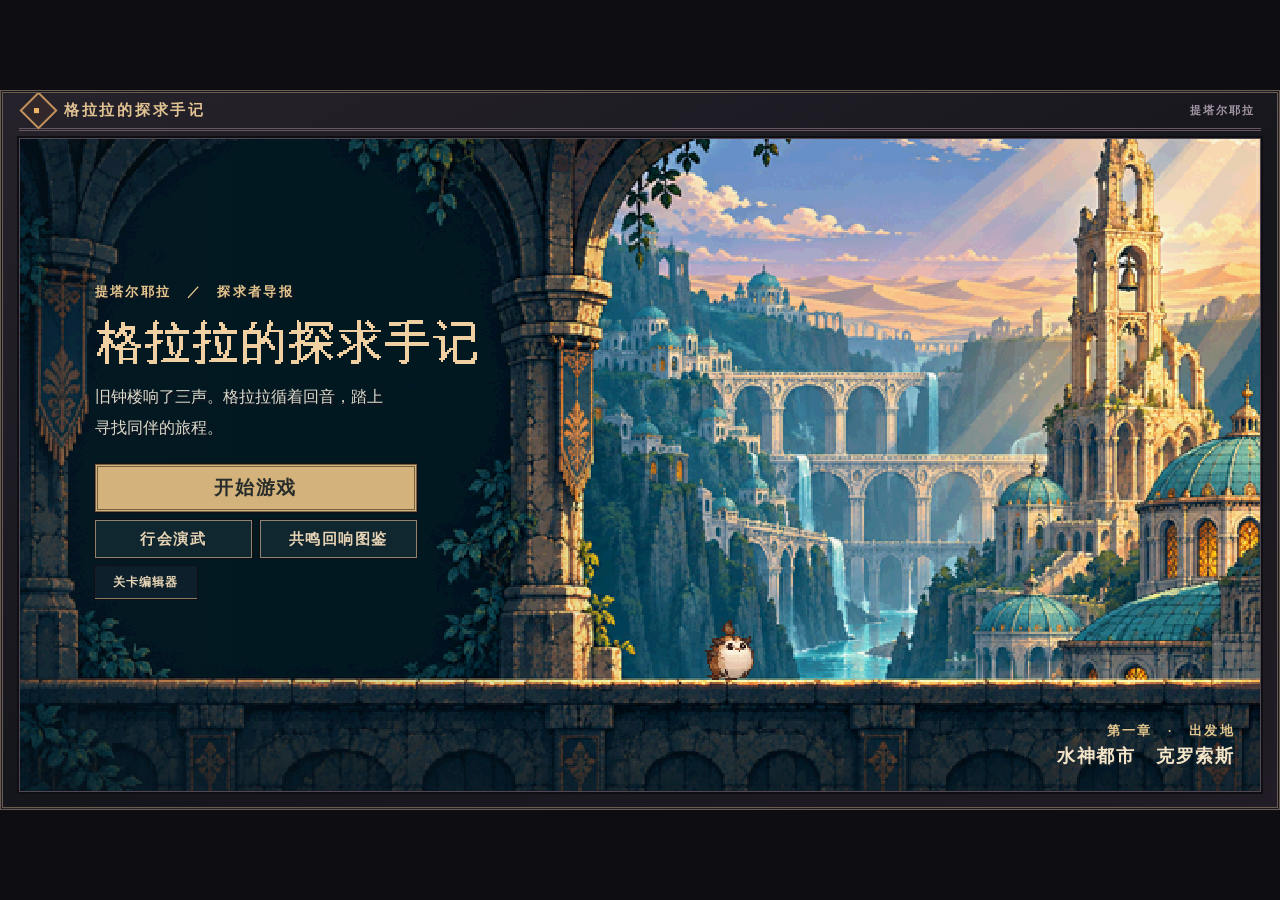
==== commit b287d1db: "Update world map artwork, expedition UI and echo archive" ====
--- a/index.html
+++ b/index.html
@@ -1,7 +1,7 @@
 <!doctype html>
 <html lang="zh-CN"><head><meta charset="utf-8"><meta name="viewport" content="width=device-width, initial-scale=1">
 <title>格拉拉的探求手记</title>
-<link rel="stylesheet" href="frontend/styles/battle.css?v=field1"><link rel="stylesheet" href="frontend/styles/tools.css?v=field1"><link rel="stylesheet" href="frontend/styles/menus.css?v=field1"><link rel="stylesheet" href="frontend/styles/camp.css?v=field1"><link rel="stylesheet" href="frontend/styles/world.css?v=field1"><link rel="stylesheet" href="frontend/styles/arsenal.css?v=field1"><link rel="stylesheet" href="frontend/styles/game-frame.css?v=field1"><link rel="stylesheet" href="frontend/styles/atlas-map.css?v=field1"><link rel="stylesheet" href="frontend/styles/expedition-report.css?v=field1"><link rel="stylesheet" href="frontend/styles/shared-stash.css?v=field1"><link rel="stylesheet" href="frontend/styles/presentation.css"></head>
+<link rel="stylesheet" href="frontend/styles/battle.css?v=field1"><link rel="stylesheet" href="frontend/styles/tools.css?v=field1"><link rel="stylesheet" href="frontend/styles/menus.css?v=field1"><link rel="stylesheet" href="frontend/styles/camp.css?v=field1"><link rel="stylesheet" href="frontend/styles/world.css?v=field1"><link rel="stylesheet" href="frontend/styles/arsenal.css?v=field1"><link rel="stylesheet" href="frontend/styles/game-frame.css?v=field1"><link rel="stylesheet" href="frontend/styles/atlas-map.css?v=field1"><link rel="stylesheet" href="frontend/styles/expedition-report.css?v=field1"><link rel="stylesheet" href="frontend/styles/shared-stash.css?v=field1"><link rel="stylesheet" href="frontend/styles/presentation.css"><link rel="stylesheet" href="frontend/styles/world-folio.css"></head>
 <body><main id="game-stage"><header><div class="brand"><b class="mark">◆</b><span>格拉拉的探求手记</span></div><span id="hud-rift-clock" class="rift-clock" role="timer" hidden></span><span class="en">提塔尔耶拉</span></header>
 <section id="lobby" aria-label="远征大厅"></section>
 <section id="battle" hidden>
@@ -15,6 +15,7 @@
 <aside id="game-dock" aria-label="状态与功能菜单" hidden></aside>
 <dialog id="game-panel" aria-label="功能菜单"><span id="panel-rift-clock" class="rift-clock" role="timer" hidden></span><button id="close-panel" aria-label="关闭菜单">×</button><div id="panel-body"></div></dialog></main>
 <!-- local-service -->
+<script src="frontend/art/world-folio.js"></script>
 <script src="frontend/ui/salvage-review.js?v=field1"></script>
 <script src="frontend/ui/forge-review.js?v=field1"></script>
 <script src="frontend/ui/campaign-defeat.js?v=field1"></script>
--- a/frontend/styles/world-folio.css
+++ b/frontend/styles/world-folio.css
@@ -0,0 +1,79 @@
+/* Front matter and expedition receipts share indigo paper, ivory type and brass rules. */
+#game-stage #lobby:has(.title-art){display:flex;flex-direction:column;justify-content:center;align-items:flex-start;padding:0 0 4% 6%;background:#10242d}
+#game-stage #lobby:has(.title-art)::before{background:linear-gradient(90deg,#0a192457,transparent 53%),linear-gradient(0deg,#08172077,transparent 15%)}
+#game-stage #lobby:has(.title-art) .screen-head{padding:0;max-width:39%;margin:0 0 21px}
+#game-stage #lobby:has(.title-art) .screen-head small,.cover-place small{color:#e3c68e;font:700 13px/1.7 SimSun,serif;letter-spacing:.18em}
+#lobby:has(.title-art) .screen-head h1{margin:13px 0 8px}
+#lobby:has(.title-art) .screen-head p{color:#dddccd;max-width:293px;font:16px/1.9 SimSun,serif}
+#game-stage #lobby:has(.title-art) .actions{display:grid;grid-template-columns:1fr 1fr;width:322px;gap:8px;margin:0}
+#game-stage #lobby:has(.title-art) .actions button{min-width:0;min-height:35px;font:700 15px/1.35 SimSun,serif;letter-spacing:.1em;background:#132832ed;border:1px solid #8c8471;color:#e5d4b5;text-shadow:1px 1px #14232c}
+#game-stage #lobby:has(.title-art) .actions button:first-child{grid-column:1/-1;background:#d4b27c;color:#282c2a;text-shadow:none;font-size:19px;border:3px double #756245}
+#game-stage #lobby:has(.title-art) .actions button:last-child{grid-column:1/-1;justify-self:start;border:0;border-bottom:1px solid #887961;background:#14253194;min-height:28px;font-size:12px}
+#lobby .cover-place{position:absolute;bottom:20px;right:25px;display:grid;text-align:right;color:#f6e6c9;text-shadow:1px 2px #17242c}
+.cover-place b{font:700 18px/1.6 SimSun,serif;letter-spacing:.1em}
+.expedition-atlas .atlas-folio,.expedition-report .report-layout>section,.expedition-report .report-metric,.rift-report .rift-gallery{background:#202b32;border-color:#695f52}
+.expedition-atlas .atlas-region-copy{position:relative;overflow:hidden}
+.atlas-region-copy>.folio-landmark{float:right;width:62px;height:72px;object-fit:cover;margin:0 0 3px 7px;border:2px solid #74674f;image-rendering:pixelated}
+.atlas-region-copy .atlas-progress{clear:both}
+.town-scroll{overflow-x:auto;scrollbar-width:thin;scrollbar-color:#a68e67 #182931}
+.town-guide{display:none}
+#game-stage #lobby .town-marker{width:116px;height:calc(28% + 50px);flex-direction:column;align-items:center;justify-content:flex-start}
+#game-stage #lobby .town-marker small{color:#fff0cf;text-shadow:1px 1px #181c22,-1px -1px #181c22;font:700 13px/1.5 SimSun,serif;letter-spacing:.08em;background:#253139dc;padding:0 6px}
+#game-stage #lobby .town-marker span{display:flex;align-items:center;gap:5px;padding:4px 7px;background:#1b2c30f5;border:1px solid #e7c790;box-shadow:0 2px #352e2d;font:700 14px/1.3 SimSun,serif}
+.folio-badge{width:18px;height:18px;image-rendering:pixelated;vertical-align:middle}
+#game-stage .town-status{border-left:3px solid #c09b67;background:#1e3035;padding:4px 12px;color:#f5dfbd}
+.expedition-report .report-banner,.rift-report>header,.field-receipt{border:3px double #8f8066;background:linear-gradient(100deg,#183238,#27313b 60%,#1a272d);color:#e9d9bf}
+.report-stamp{position:relative;align-self:stretch;overflow:hidden;margin:0;background:#1c3034}
+.report-stamp .folio-landmark{width:100%;height:100%;display:block;object-fit:cover;object-position:50% 43%;image-rendering:pixelated}
+.report-stamp figcaption{position:absolute;right:8px;bottom:7px;background:#192d2be6;color:#e6d2a7;border:2px solid #c6b18a;padding:2px 8px;letter-spacing:.15em;font:700 14px/1.3 SimSun,serif}
+.report-stamp figcaption canvas{margin-right:5px}
+.campaign-defeat .defeat-title{position:relative;overflow:hidden;padding-right:115px;border:2px solid #9c7766;background:linear-gradient(100deg,#44313a,#2c3037)}
+.defeat-title .folio-landmark{position:absolute;right:0;top:0;height:100%;width:100px;object-fit:cover;filter:saturate(.48);image-rendering:pixelated}
+.rift-report>header>div>.folio-badge{float:right}.rift-report[data-result=lost]>header{border-color:#ac786a}
+.field-receipt{display:grid;grid-template-columns:minmax(0,1.65fr) minmax(0,1fr);align-items:center;gap:28px;padding:20px;min-height:80%;margin:auto}
+.field-receipt>canvas{width:100%;image-rendering:pixelated;border:1px solid #a89068}
+.field-receipt section{display:grid;gap:12px}.field-receipt p,.field-receipt h1{margin:0}.field-receipt small{color:#d9bd86;letter-spacing:.12em}
+.field-receipt nav{display:flex;gap:8px;flex-wrap:wrap}
+@media(max-width:740px) and (orientation:portrait){
+  #game-stage:has(>#lobby:not([hidden]) :is(.title-art,.save-grid,.name-step,.expedition-atlas,.town-scroll,.expedition-report,.campaign-defeat,.rift-report,.field-receipt)){
+    position:fixed;inset:0;transform:none;width:100%;height:100dvh;padding:0 5px 4px;grid-template-rows:30px minmax(0,1fr) auto;gap:3px
+  }
+  #game-stage>header{height:auto;min-width:0}
+  #game-stage #lobby:has(.title-art){padding:0 6% 7%;justify-content:flex-end}
+  #game-stage #lobby .title-art{object-position:65% 50%}
+  #game-stage #lobby:has(.title-art)::before{background:linear-gradient(0deg,#11232cef 2%,#15232ccc 33%,transparent 65%)}
+  #game-stage #lobby:has(.title-art) .screen-head{max-width:100%;margin-bottom:6px}
+  #lobby:has(.title-art) .pixel-heading{max-width:93%}#lobby:has(.title-art) .screen-head p{font-size:14px;margin:5px 0}
+  #lobby .cover-place{top:9px;bottom:auto;right:9px;background:#192931c9;padding:3px 7px}.cover-place b{font-size:13px}.cover-place small{font-size:10px}
+  #game-stage #lobby:has(.title-art) .actions{width:min(100%,330px)}
+  #game-stage #lobby:has(.save-grid),#game-stage #lobby:has(.name-step){display:flex;align-items:stretch;flex-direction:column;justify-content:flex-start;gap:10px;padding:12px}
+  #lobby .choices.save-grid{width:100%;grid-template-columns:1fr;gap:7px}
+  #lobby .save-grid .choice{grid-template-columns:64px 1fr;grid-template-rows:auto auto;gap:2px;padding:7px}
+  #lobby .save-grid .empty-slot,#lobby .save-grid .glala-portrait{grid-area:1/1/4/2;height:56px}
+  #lobby .save-grid .empty-slot canvas{height:48px;width:auto}#lobby:has(.name-step)>.glala-portrait{width:155px;align-self:center}
+  #game-stage #lobby:has(.name-step)>h2{margin:0;align-self:center}
+  #game-stage #lobby:has(.expedition-atlas),#game-stage #lobby:has(.town-scroll),#game-stage #lobby:has(.expedition-report),#game-stage #lobby:has(.rift-report){padding:8px;overflow:auto}
+  #game-stage .atlas-head{flex-wrap:wrap;gap:5px}.atlas-head .pixel-heading,.field-receipt .pixel-heading{height:34px;width:auto!important;max-width:100%}
+  .expedition-atlas .world-picker{order:3;width:100%;margin:0}.world-picker select{max-width:60vw}
+  .atlas-plaque{padding:1px 4px}
+  .atlas-plate{padding-bottom:17px;background:#262430}.atlas-hit-layer{bottom:17px}
+  .atlas-stage-caption{gap:0}.atlas-stage-caption b{white-space:normal;width:max-content;max-width:100px;font-size:10px}
+  .atlas-folio{grid-template-columns:1fr!important}.atlas-folio .atlas-room-detail{border:0;border-top:1px solid #6c665d}
+  #game-stage .town-stage{min-width:700px}.town-status p{margin:3px 0;font-size:14px}.town-status button{flex:none}
+  .town-guide{display:grid;grid-template-columns:1fr 1fr;gap:5px;margin-top:12px}
+  #lobby .town-guide button{display:grid;gap:3px;text-align:left;padding:7px 10px;background:#203139;border:1px solid #716652}
+  .town-guide small{color:#cebe9c}
+  #game-stage #game-dock{grid-template-columns:54px 1fr 54px;padding:2px;gap:2px}
+  #game-stage #game-dock .orb{display:flex;flex-direction:column;gap:1px}#game-stage #game-dock .orb i{display:none}
+  #game-stage #game-dock .dock-menu{gap:4px}#game-stage #game-dock button{min-width:0;flex:1}#game-stage .character-progress{gap:4px}
+  .expedition-report,.rift-report,.campaign-defeat{height:auto;display:flex;flex-direction:column}
+  .expedition-report .report-banner,.rift-report>header{height:auto;min-height:80px;grid-template-columns:1fr auto;padding:8px;gap:6px}
+  .report-banner .report-story,.rift-note{grid-column:1/-1;grid-row:2}.report-stamp{width:82px;min-height:62px;grid-column:2;grid-row:1}.rift-report>header>canvas{width:70px}
+  .report-stamp figcaption{right:2px;bottom:2px;padding:1px 4px;font-size:12px;white-space:nowrap}.report-stamp figcaption canvas{width:13px;height:13px}
+  .report-metrics,.rift-metrics{grid-template-columns:repeat(2,minmax(0,1fr))}.report-layout,.defeat-layout{display:flex;flex-direction:column}
+  .report-nav,.defeat-controls,.rift-report .actions{flex-wrap:wrap}.rift-drops{grid-template-columns:1fr 1fr}
+  .report-layout>section,.rift-gallery{overflow:visible}.field-receipt{display:flex;flex-direction:column;gap:14px;padding:12px;justify-content:center}
+  #game-panel:modal:has(.expedition-report,.expedition-atlas){width:96vw;max-height:88dvh;height:auto;overflow:auto;padding:12px;transform:translate(-50%,-50%)}
+  #game-panel:has(.expedition-report)>#panel-body{height:auto}
+  #game-panel .atlas-spread{grid-template-columns:1fr}
+}
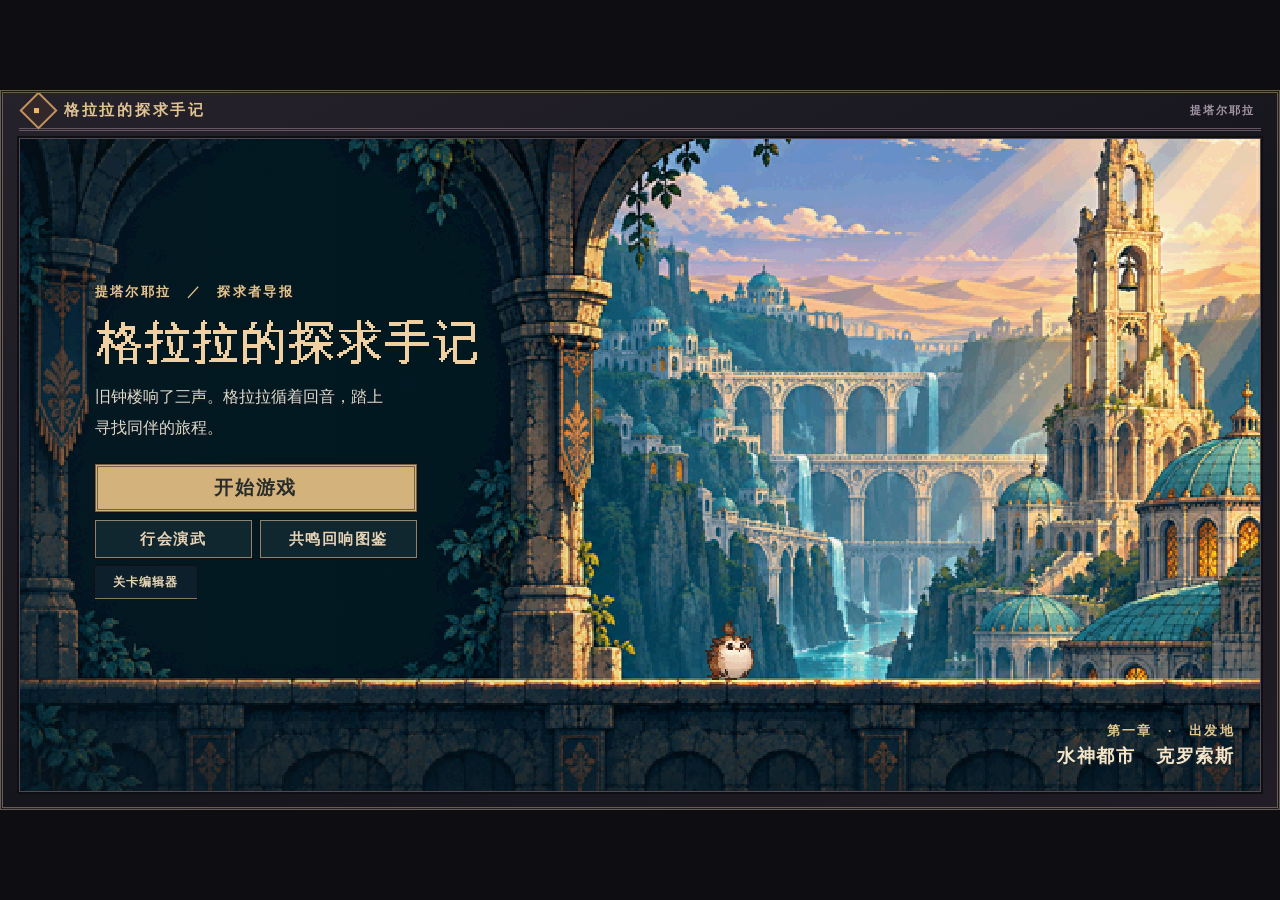
==== commit a60cd84d: "Publish effects library and updated battle visuals" ====
--- a/index.html
+++ b/index.html
@@ -5,7 +5,7 @@
 <body><main id="game-stage"><header><div class="brand"><b class="mark">◆</b><span>格拉拉的探求手记</span></div><span id="hud-rift-clock" class="rift-clock" role="timer" hidden></span><span class="en">提塔尔耶拉</span></header>
 <section id="lobby" aria-label="远征大厅"></section>
 <section id="battle" hidden>
-<div class="title"><div><small>神代遗迹</small><h1 id="stage-name"></h1></div><div class="top-actions"><button id="pause">暂停</button><button id="reset"><kbd>R</kbd> 重试</button><button id="sound">音效：关</button><button id="leave">撤离结算</button></div></div>
+<div class="title"><div><small>神代遗迹</small><h1 id="stage-name"></h1></div><div class="top-actions"><button id="pause">暂停</button><button id="reset"><kbd>R</kbd> 重试</button><button id="sound">音效：关</button><button id="camera-shake" type="button">震动：开</button><button id="leave">撤离结算</button></div></div>
 <div class="battle-objective" id="adventure-status" hidden></div><div class="battle-objective" id="guardian-state" hidden></div>
 <div id="trial-coach" hidden><strong id="trial-task"></strong><span id="trial-instructions"></span><label id="trial-foe-label">对练目标　<select id="trial-foe" aria-label="对练目标"></select></label><label id="trial-selector" hidden>试用主位　<select id="trial-titan" aria-label="试用主位虚数体"></select></label><div class="top-actions"><button data-trial-boot="trialBoot1"></button><button data-trial-boot="trialBoot2"></button></div></div>
 <div id="machine-drop" class="battle-objective" role="status" hidden></div><section class="room"><div class="hud"><span id="hp" hidden></span><span id="perf"></span><div class="count">击杀 <b id="kills"></b></div></div><div class="arena"><canvas id="scene" width="576" height="196" tabindex="0" aria-label="横版遗迹探索：方向键移动，空格跳跃"></canvas><div id="pause-layer" hidden><strong>战斗已暂停</strong><button id="resume">继续战斗</button></div></div>
@@ -16,6 +16,7 @@
 <dialog id="game-panel" aria-label="功能菜单"><span id="panel-rift-clock" class="rift-clock" role="timer" hidden></span><button id="close-panel" aria-label="关闭菜单">×</button><div id="panel-body"></div></dialog></main>
 <!-- local-service -->
 <script src="frontend/art/world-folio.js"></script>
+<script src="frontend/art/effect-library.js"></script>
 <script src="frontend/ui/salvage-review.js?v=field1"></script>
 <script src="frontend/ui/forge-review.js?v=field1"></script>
 <script src="frontend/ui/campaign-defeat.js?v=field1"></script>
--- a/frontend/styles/game-frame.css
+++ b/frontend/styles/game-frame.css
@@ -81,3 +81,14 @@
 }
 #game-panel::backdrop { background: #0b0a10c9; }
 #game-stage [hidden] { display: none !important; }
+#game-stage > #battle:not([hidden]) ~ #game-dock{grid-template-columns:148px minmax(0,1fr) 96px}
+#battle[hidden] ~ #game-dock .life-meter{display:none}
+#game-stage .life-orb>span:first-of-type{display:flex;align-items:center;gap:5px;white-space:nowrap}
+#game-stage .life-orb .life-meter{position:relative;grid-column:2;width:100%;height:7px;border:1px solid #695155;background:#2c1a28}
+.life-meter::before{content:"";display:block;width:var(--hp-fill,100%);height:100%;background:#dc7165}
+.shielded .life-meter::after{content:"";position:absolute;inset:-3px -1px auto;height:3px;background:#ffe1a0;border-top:1px solid #8e673b}
+.life-orb.shielded i{outline:2px solid #ffce72;outline-offset:-3px;box-shadow:inset 0 0 0 3px #e9b558,inset 0 0 0 5px #77543d}
+.shield-badge{font:700 11px/1.2 Consolas,SimSun,monospace;color:#ffdfa1;border:1px solid #a78144;background:#423324;padding:1px 3px}
+@media(max-width:740px) and (orientation:portrait){
+  #game-stage > #battle:not([hidden]) ~ #game-dock{grid-template-columns:85px minmax(0,1fr) 54px}
+}
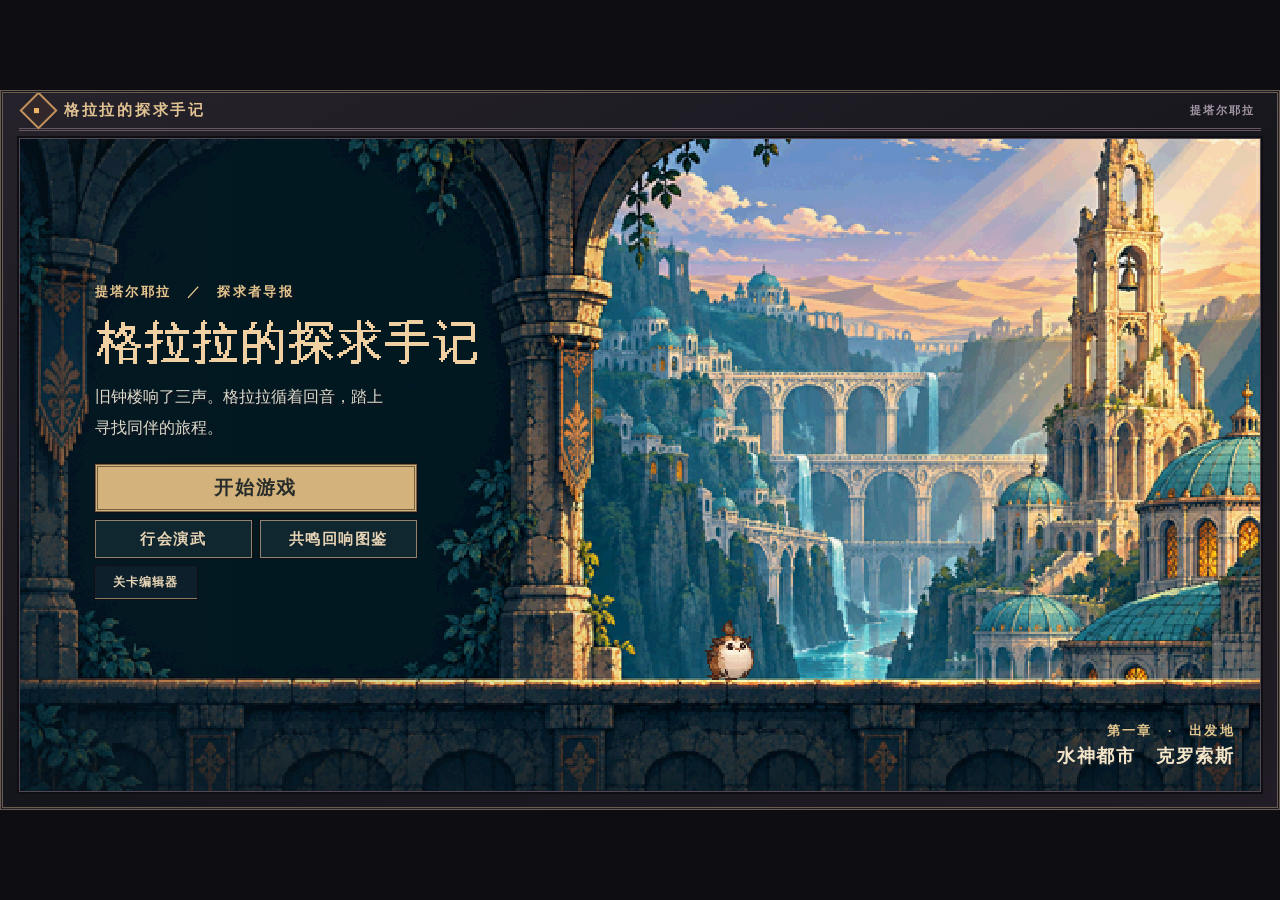
==== commit a0194bb5: "Publish shared skill library, combat and echo updates" ====
--- a/index.html
+++ b/index.html
@@ -17,12 +17,19 @@
 <!-- local-service -->
 <script src="frontend/art/world-folio.js"></script>
 <script src="frontend/art/effect-library.js"></script>
+<script src="shared/projectile-effects.js"></script>
+<script src="shared/field-combat.js"></script>
+<script src="shared/skills/strikes.js"></script>
+<script src="shared/skills/shadows.js"></script>
+<script src="shared/skills/ordnance.js"></script>
+<script src="shared/skills/patterns.js"></script>
+<script src="shared/skills/echo-modifiers.js"></script><script src="shared/skills/echo-sets.js"></script><script src="shared/skills/main-abilities.js"></script><script src="shared/skills/library.js"></script>
 <script src="frontend/ui/salvage-review.js?v=field1"></script>
 <script src="frontend/ui/forge-review.js?v=field1"></script>
 <script src="frontend/ui/campaign-defeat.js?v=field1"></script>
 <script src="content/catalog.js?v=field1"></script><script src="shared/catalog.js?v=field1"></script><script src="shared/loot.js?v=field1"></script><script src="shared/forge.js?v=field1"></script><script src="shared/adventure.js?v=field1"></script>
 <script src="shared/growth.js?v=field1"></script><script src="shared/expedition-review.js?v=field1"></script><script src="shared/world.js?v=field1"></script><script src="frontend/art/reliquary.js?v=field1"></script><script src="frontend/art/summons.js?v=field1"></script><script src="frontend/art/glala.js?v=field1"></script><script src="frontend/art/world.js?v=field1"></script><script src="frontend/art/menus.js?v=field1"></script><script src="frontend/art/battle.js?v=field1"></script>
 <script src="frontend/state/catalog-store.js?v=field1"></script><script src="frontend/state/profile.js?v=field1"></script>
-<script src="frontend/battle/feedback.js?v=field1"></script><script src="frontend/battle/loadout.js?v=field1"></script><script src="frontend/battle/ordnance.js"></script><script src="frontend/battle/element-frame.js"></script><script src="frontend/battle/atlas-weapons.js"></script><script src="frontend/battle/guardian.js"></script><script src="frontend/art/pixel-fx.js"></script><script src="frontend/art/elements/parts.js"></script><script src="frontend/art/element-guardians.js"></script><script src="frontend/art/atlas-weapons.js"></script><script src="frontend/art/atlas.js"></script><script src="frontend/art/krosos.js"></script><script src="shared/level-map.js"></script><script src="frontend/art/field-enemies/crowns.js"></script><script src="shared/field-combat.js"></script><script src="frontend/art/field-enemies.js"></script><script src="frontend/art/level-paint.js"></script><script src="frontend/art/gorge.js"></script><script src="frontend/art/guardian.js"></script><script src="frontend/art/combat-effects.js"></script><script src="frontend/battle/renderer.js?v=field1"></script><script src="frontend/battle/titan-combat.js?v=field1"></script><script src="frontend/battle/room.js?v=field1"></script>
+<script src="frontend/battle/feedback.js?v=field1"></script><script src="frontend/battle/loadout.js?v=field1"></script><script src="frontend/battle/element-frame.js"></script><script src="frontend/battle/atlas-weapons.js"></script><script src="frontend/battle/guardian.js"></script><script src="frontend/art/pixel-fx.js"></script><script src="frontend/art/elements/parts.js"></script><script src="frontend/art/element-guardians.js"></script><script src="frontend/art/atlas-weapons.js"></script><script src="frontend/art/atlas.js"></script><script src="frontend/art/krosos.js"></script><script src="shared/level-map.js"></script><script src="frontend/art/field-enemies/crowns.js"></script><script src="frontend/art/field-enemies.js"></script><script src="frontend/art/level-paint.js"></script><script src="frontend/art/gorge.js"></script><script src="frontend/art/guardian.js"></script><script src="frontend/art/combat-effects.js"></script><script src="frontend/battle/renderer.js?v=field1"></script><script src="frontend/battle/titan-combat.js?v=field1"></script><script src="frontend/battle/room.js?v=field1"></script>
 <script src="frontend/ui/game-frame.js?v=field1"></script><script src="frontend/ui/panel-navigation.js?v=field1"></script><script src="frontend/ui/common.js?v=field1"></script><script src="frontend/ui/editor.js?v=field1"></script><script src="frontend/ui/shared-stash.js?v=field1"></script><script src="frontend/ui/inventory.js?v=field1"></script><script src="frontend/ui/expedition-report.js?v=field1"></script><script src="frontend/ui/rift-clock.js?v=field1"></script><script src="frontend/ui/journey.js?v=field1"></script><script src="frontend/ui/world.js?v=field1"></script><script src="frontend/app.js?v=field1"></script>
 </body></html>
--- a/frontend/styles/arsenal.css
+++ b/frontend/styles/arsenal.css
@@ -72,6 +72,9 @@
 .workshop-dialog::backdrop{background:#100c16bb}
 .salvage-title{padding:8px 13px;background:#342c34;border-left:3px solid #b89569}
 .salvage-title small{color:#d3af7e}.salvage-title h2{margin:3px 0;color:#f0d5ad;font:700 24px/1.35 SimSun,serif}
+.salvage-filters{display:grid;grid-template-columns:1fr 1fr;gap:12px;margin-top:12px}
+.salvage-filters label{color:#d3bfab;font-size:13px}
+.salvage-filters select,.salvage-filters input{display:block;box-sizing:border-box;width:100%;margin-top:3px;padding:5px 7px;border:1px solid #77645a;background:#211f26;color:#eedfc6;font:inherit}
 .salvage-payout,.salvage-actions,.salvage-pages{display:flex;align-items:center;gap:10px}
 .salvage-payout{justify-content:space-between;padding:12px 2px;color:#cbbbc8}
 .salvage-payout b{font-size:17px;color:#d7b6e8}
